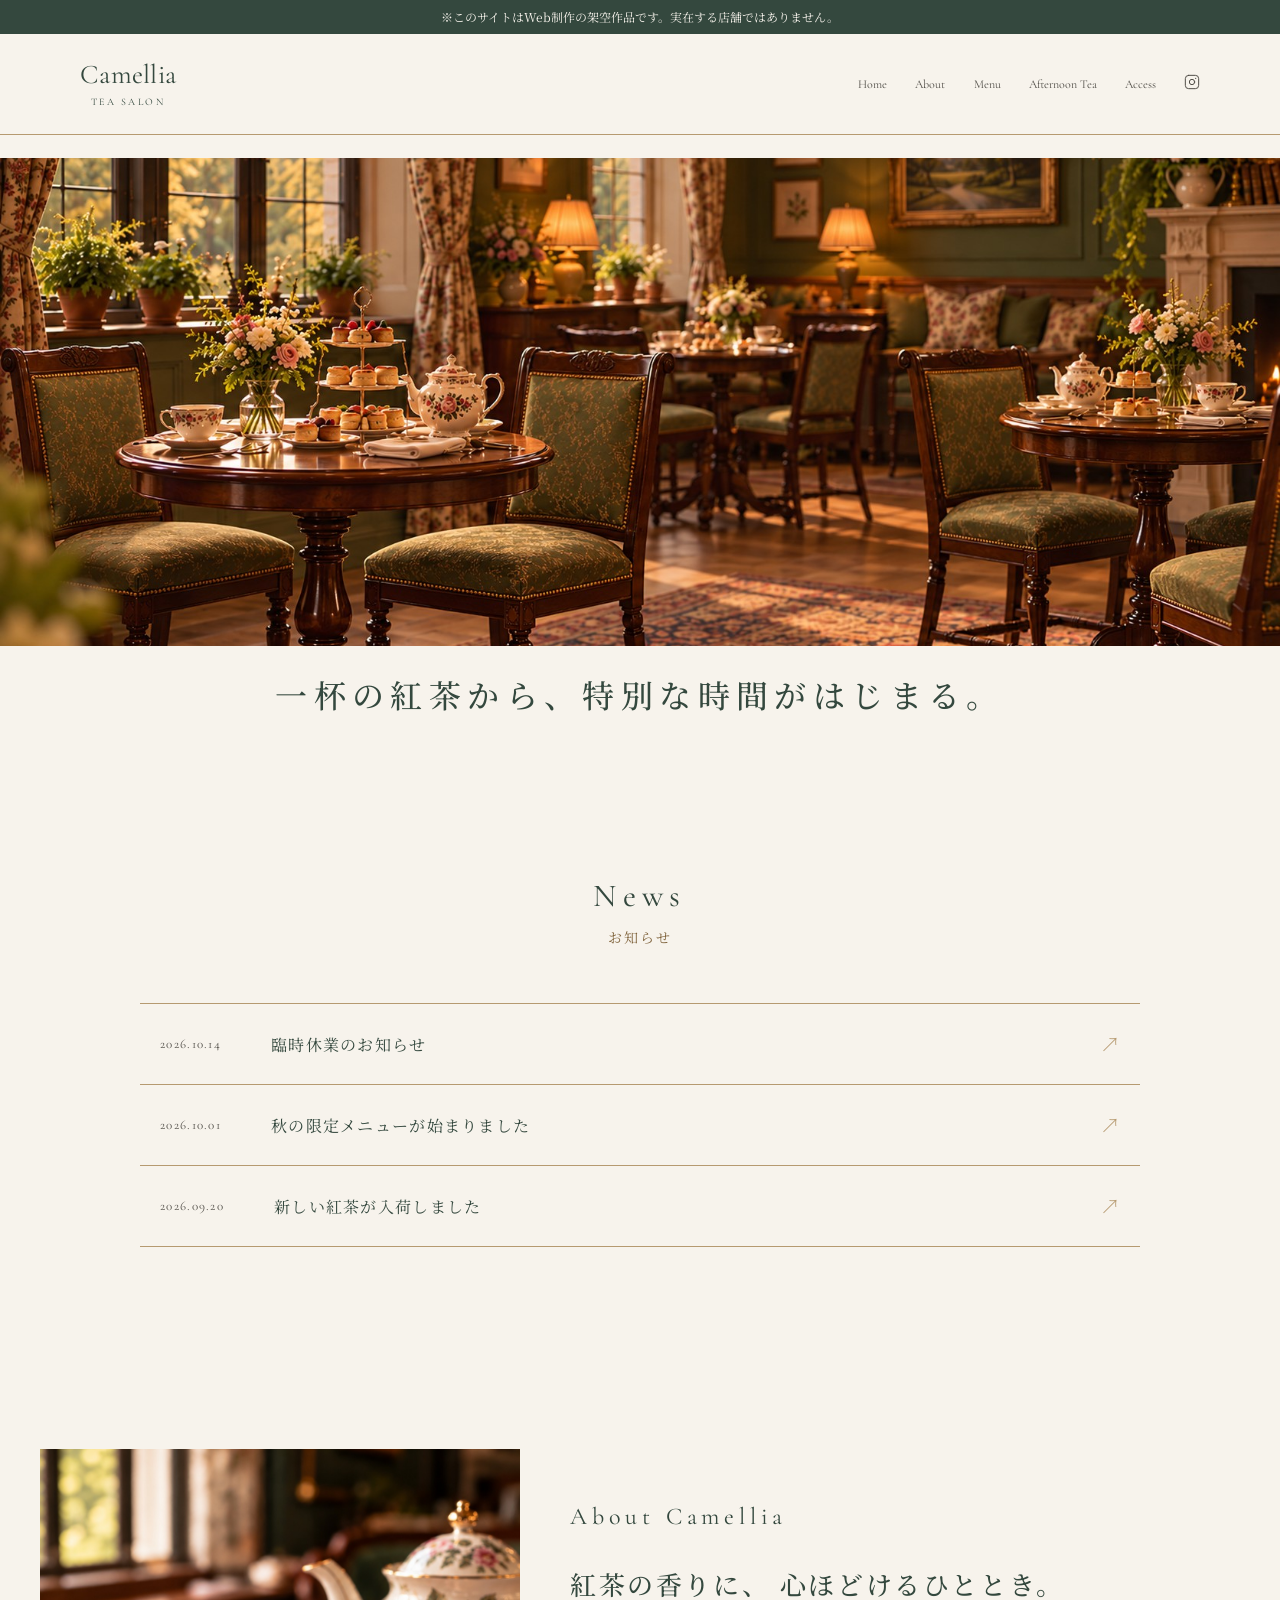
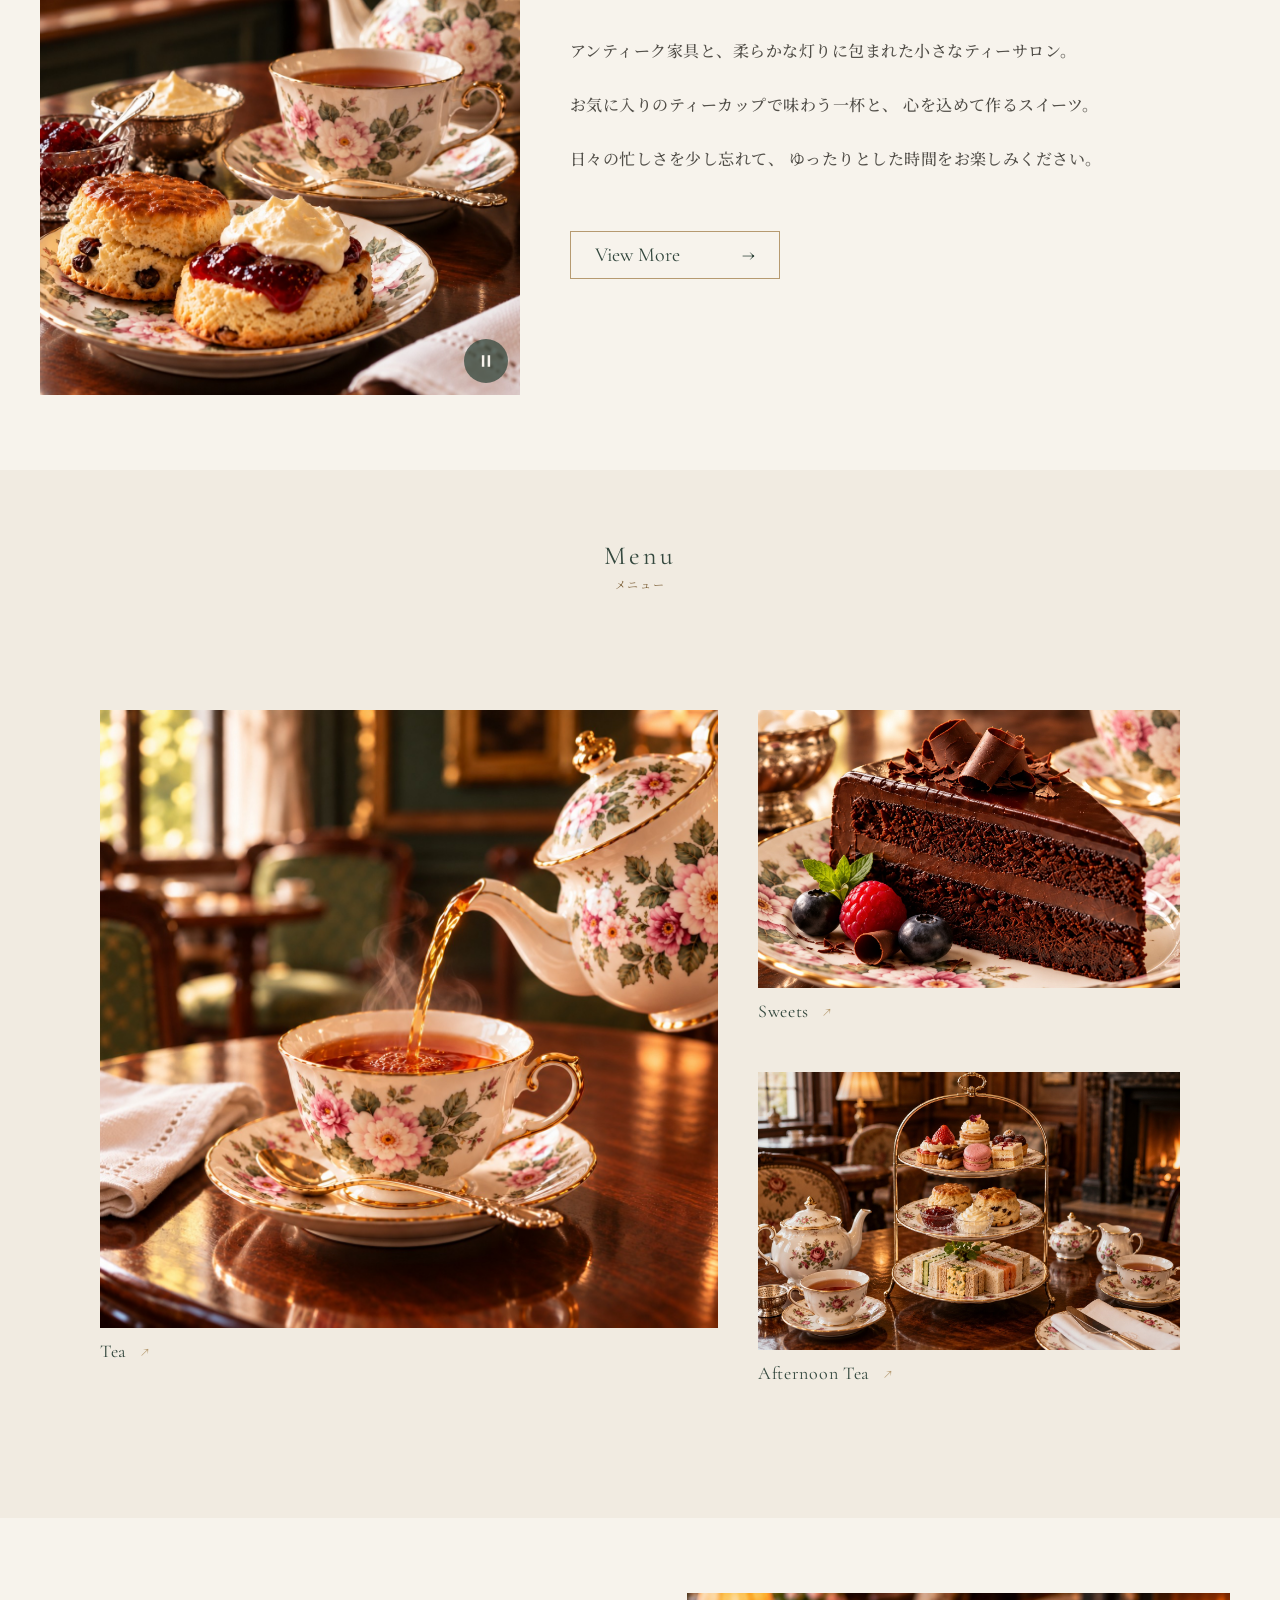
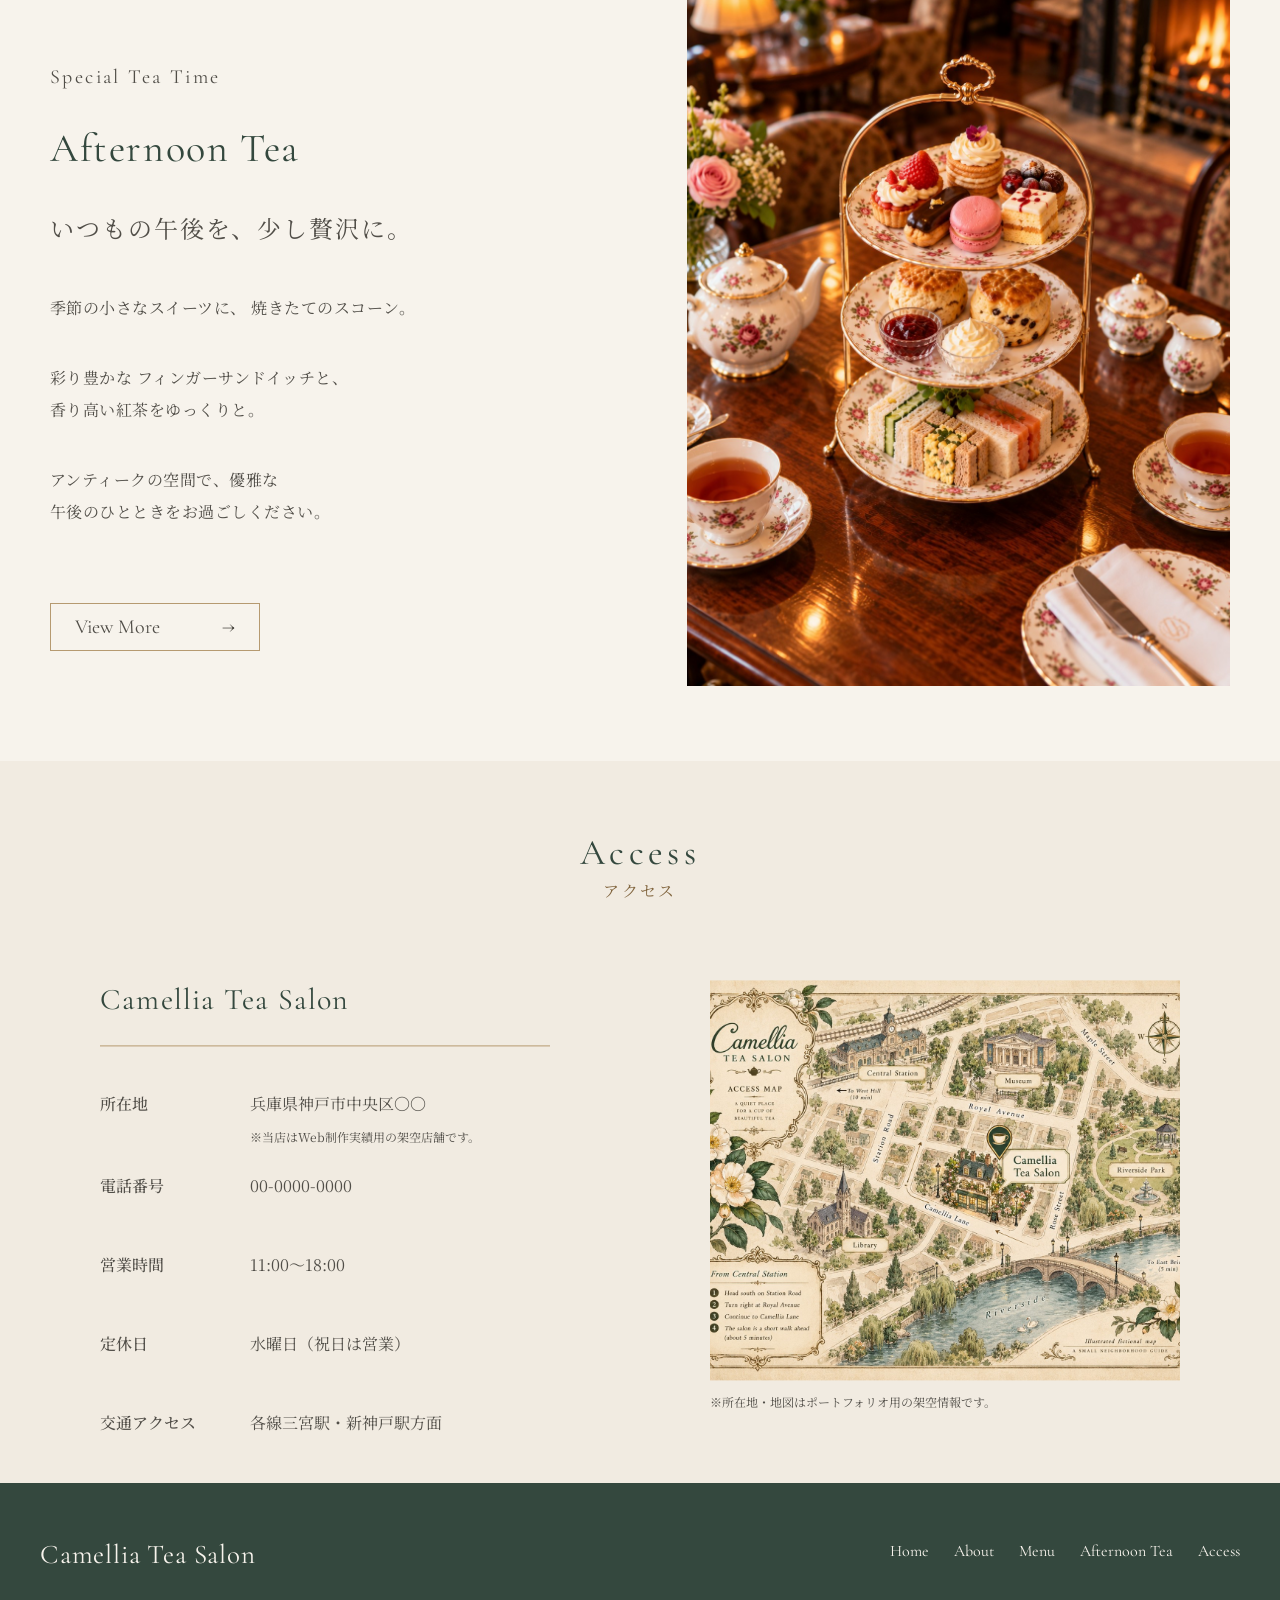
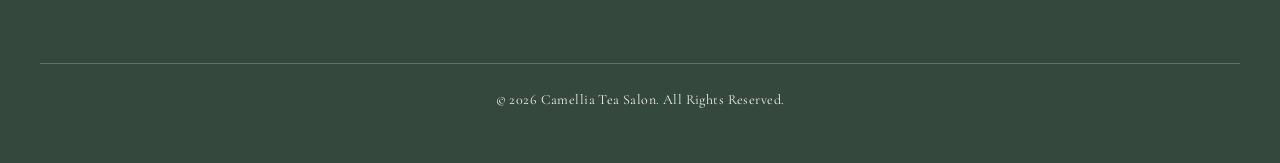
==== index.html @ 58c9a592 "Add Camellia Tea Salon website files" ====
<!doctype html>
<html lang="ja">
  <head>
    <meta charset="UTF-8" />
    <meta name="robots" content="noindex" />
    <meta name="viewport" content="width=device-width, initial-scale=1.0" />
    <meta
      name="description"
      content="Camellia Tea Salonの公式サイト。英国風の空間で、こだわりの紅茶とアフタヌーンティーをお楽しみください。"
    />
    <title>Camellia Tea Salon | 英国風紅茶専門店</title>
    <link rel="icon" type="image/svg+xml" sizes="any" href="images/favicon.svg" />

    <link rel="preconnect" href="https://fonts.googleapis.com" />
    <link rel="preconnect" href="https://fonts.gstatic.com" crossorigin />
    <link
      href="https://fonts.googleapis.com/css2?family=Cormorant+Garamond:wght@400;500;600&family=Noto+Serif+JP:wght@400;500;600&display=swap"
      rel="stylesheet"
    />
    <link rel="stylesheet" href="css/style.css" />
    <script src="js/script.js" defer></script>
  </head>
  <body>
    <p class="site-notice">※このサイトはWeb制作の架空作品です。<br class="site-notice__mobile-br" />実在する店舗ではありません。</p>
    <header class="header">
      <div class="header__inner">
        <a href="index.html" class="header__logo">
          <span class="header__logo-main">Camellia</span>
          <span class="header__logo-sub">TEA SALON</span>
        </a>

        <!-- スマホ用メニューボタン -->
        <button
          class="header__toggle"
          type="button"
          aria-label="メニューを開く"
          aria-expanded="false"
          aria-controls="header-nav"
        >
          <span></span>
          <span></span>
          <span></span>
        </button>

        <nav
          class="header__nav"
          id="header-nav"
          aria-label="メインナビゲーション"
        >
          <ul class="header__nav-list">
            <li><a href="index.html" aria-current="page">Home</a></li>
            <li><a href="about.html">About</a></li>
            <li><a href="menu.html">Menu</a></li>
            <li><a href="afternoon-tea.html">Afternoon Tea</a></li>
            <li><a href="#access">Access</a></li>

            <li class="header__instagram">
              <span role="img" aria-label="Instagram（準備中）">
                <svg                  width="16"
                  height="16"
                  viewBox="0 0 24 24"
                  fill="none"
                  stroke="currentColor"
                  stroke-width="1.5"
                  stroke-linecap="round"
                  stroke-linejoin="round"
                  aria-hidden="true"
                >
                  <rect x="2" y="2" width="20" height="20" rx="5" />
                  <circle cx="12" cy="12" r="4" />
                  <circle
                    cx="17.5"
                    cy="6.5"
                    r="1"
                    fill="currentColor"
                    stroke="none"
                  />
                </svg>
              </span>
            </li>
          </ul>
        </nav>
      </div>
    </header>

    <main>
      <section class="hero" aria-label="Camellia Tea Salonの店内">
        <img
          src="images/hero.jpg"
          alt="アンティークな家具と花々に囲まれた英国風ティーサロンの店内"
          class="hero__image" width="1672" height="941" />

        <h1 class="hero__catch">
          <span class="hero__catch-pc">
            一杯の紅茶から、特別な時間がはじまる。
          </span>
          <span class="hero__catch-sp">
            一杯の紅茶から、<br />
            特別な時間がはじまる。
          </span>
        </h1>
      </section>

      <section class="news" id="news">
        <div class="news__inner">
          <div class="news__heading">
            <h2>News</h2>
            <p>お知らせ</p>
          </div>

          <div class="news__list" id="news-list">
            <!-- お知らせはJavaScriptで表示します -->
          </div>
        </div>
      </section>

      <!-- About Camellia -->
      <section class="about" id="about">
        <div class="about__inner">
          <div class="about__slideshow" role="group" aria-label="ティーサロンの写真">
            <img
              src="images/about-01.jpg"
              alt="紅茶とスコーン"
              class="about__slide is-active"
              aria-hidden="false"
              loading="lazy" width="1122" height="1402" />

            <img
              src="images/about-02.jpg"
              alt="フレーバーティーとマフィン"
              class="about__slide"
              aria-hidden="true"
              loading="lazy" width="1122" height="1402" />

            <img
              src="images/about-03.jpg"
              alt="レモンティーとフィナンシェ"
              class="about__slide"
              aria-hidden="true"
              loading="lazy" width="1122" height="1402" />

            <img
              src="images/about-04.jpg"
              alt="ミルクティーとチョコレートケーキ"
              class="about__slide"
              aria-hidden="true"
              loading="lazy" width="1122" height="1402" />

            <img
              src="images/about-05.jpg"
              alt="アイスティーとチーズケーキ"
              class="about__slide"
              aria-hidden="true"
              loading="lazy" width="1122" height="1402" />
            <button class="about__slideshow-toggle" type="button" aria-label="写真の自動切り替えを一時停止" hidden>
              <svg class="about__slideshow-pause" viewBox="0 0 24 24" width="20" height="20" aria-hidden="true">
                <path d="M7 5h3v14H7zM14 5h3v14h-3z" fill="currentColor" />
              </svg>
              <svg class="about__slideshow-play" viewBox="0 0 24 24" width="20" height="20" aria-hidden="true">
                <path d="M8 5v14l11-7z" fill="currentColor" />
              </svg>
            </button>
          </div>

          <div class="about__content">
            <p class="about__label">About Camellia</p>

            <h2 class="about__title">
              紅茶の香りに、<br class="about__sp-br" />
              心ほどけるひととき。
            </h2>

            <div class="about__text">
              <p>
                アンティーク家具と、柔らかな灯りに包まれた小さなティーサロン。
              </p>

              <p>
                お気に入りのティーカップで味わう一杯と、
                心を込めて作るスイーツ。
              </p>

              <p>
                日々の忙しさを少し忘れて、
                ゆったりとした時間をお楽しみください。
              </p>
            </div>

            <a href="about.html" class="about__button">
              <span>View More</span>
              <span aria-hidden="true">→</span>
            </a>
          </div>
        </div>
      </section>

      <!-- Menu -->
      <section class="menu" id="menu">
        <div class="menu__inner">
          <div class="menu__heading">
            <h2>Menu</h2>
            <p>メニュー</p>
          </div>

          <div class="menu__grid">
            <a href="menu.html#tea" class="menu__item menu__item--tea">
              <img
                src="images/menu-tea.jpg"
                alt="ティーポットから紅茶を注ぐ様子" width="1254" height="1254" />
              <span class="menu__item-title">
                Tea
                <span class="menu__arrow" aria-hidden="true">↗</span>
              </span>
            </a>

            <a href="menu.html#sweets" class="menu__item menu__item--sweets">
              <img src="images/menu-sweets.jpg" alt="チョコレートケーキ" width="1545" height="1018" />
              <span class="menu__item-title">
                Sweets
                <span class="menu__arrow" aria-hidden="true">↗</span>
              </span>
            </a>

            <a href="afternoon-tea.html" class="menu__item menu__item--afternoon">
              <img
                src="images/menu-afternoon.jpg"
                alt="アフタヌーンティーセット" width="1545" height="1018" />
              <span class="menu__item-title">
                Afternoon Tea
                <span class="menu__arrow" aria-hidden="true">↗</span>
              </span>
            </a>
          </div>
        </div>
      </section>

      <section class="special-tea" id="special-tea">
        <div class="special-tea__inner">
          <div class="special-tea__content">
            <p class="special-tea__label">Special Tea Time</p>

            <h2 class="special-tea__title">Afternoon Tea</h2>

            <p class="special-tea__lead">いつもの午後を、少し贅沢に。</p>

            <div class="special-tea__text">
              <p>
                季節の小さなスイーツに、<br class="sp-only-br" />
                焼きたてのスコーン。
              </p>

              <p>
                彩り豊かな<br class="small-sp-br" />
                フィンガーサンドイッチと、<br class="special-tea__responsive-br" />
                香り高い紅茶をゆっくりと。
              </p>

              <p>
                アンティークの空間で、優雅な<br class="special-tea__responsive-br" />
                午後のひとときをお過ごしください。
              </p>
            </div>
          </div>

          <div class="special-tea__image">
            <img
              src="images/special-afternoon.jpg"
              alt="アフタヌーンティーセット" width="1122" height="1402" />
          </div>

          <a href="afternoon-tea.html" class="special-tea__button">
            <span>View More</span>
            <span aria-hidden="true">→</span>
          </a>
        </div>
      </section>

      <section class="access" id="access">
        <div class="access__inner">
          <div class="access__heading">
            <h2>Access</h2>
            <p>アクセス</p>
          </div>

          <div class="access__body">
            <div class="access__info">
              <h3 class="access__shop-name">Camellia Tea Salon</h3>

              <dl class="access__list">
                <div class="access__row">
                  <dt>所在地</dt>
                  <dd>
                    兵庫県神戸市中央区〇〇
                    <span class="access__note">
                      ※当店はWeb制作実績用の架空店舗です。
                    </span>
                  </dd>
                </div>

                <div class="access__row">
                  <dt>電話番号</dt>
                  <dd>00-0000-0000</dd>
                </div>

                <div class="access__row">
                  <dt>営業時間</dt>
                  <dd>11:00〜18:00</dd>
                </div>

                <div class="access__row">
                  <dt>定休日</dt>
                  <dd>水曜日（祝日は営業）</dd>
                </div>

                <div class="access__row">
                  <dt>交通アクセス</dt>
                  <dd>各線三宮駅・新神戸駅方面</dd>
                </div>
              </dl>
            </div>

            <div class="access__map-area">
              <img
                src="images/access-map.jpg"
                alt="神戸市中央区周辺の地図（架空店舗の参考地図）"
                class="access__map"
                loading="lazy" width="1201" height="837" />

              <p class="access__map-notice">※所在地・地図はポートフォリオ用の架空情報です。</p>
            </div>
          </div>
        </div>
      </section>
    </main>

    <footer class="footer">
      <div class="footer__inner">
        <div class="footer__top">
          <a href="index.html" class="footer__logo"> Camellia Tea Salon </a>

          <nav class="footer__nav" aria-label="フッターナビゲーション">
            <ul class="footer__nav-list">
              <li><a href="index.html" aria-current="page">Home</a></li>
              <li><a href="about.html">About</a></li>
              <li><a href="menu.html">Menu</a></li>
              <li><a href="afternoon-tea.html">Afternoon Tea</a></li>
              <li><a href="#access">Access</a></li>
            </ul>
          </nav>
        </div>

        <div class="footer__bottom">
          <small> &copy; 2026 Camellia Tea Salon. All Rights Reserved. </small>
        </div>
      </div>
    </footer>
    <button class="back-to-top" type="button" aria-label="ページ上部へ戻る" hidden>
      <svg class="back-to-top__teapot" width="80" height="64" viewBox="0 0 80 64" stroke-linecap="round" stroke-linejoin="round" aria-hidden="true">
        <g class="back-to-top__silhouette" stroke-width="1.5">
          <path fill-rule="evenodd" d="M57 22C77 13 82 46 62 48L58 42C72 43 74 24 60 29ZM63 27C70 24 73 39 64 41L63 38C68 36 68 30 63 31Z" />
          <path d="M26 29C16 31 15 22 5 22L9 30C15 31 12 44 26 46Z" />
          <path d="M27 23C22 29 19 34 20 42C21 52 30 56 42 56C54 56 62 51 63 42C64 34 60 28 55 23Z" />
          <path d="M26 24C27 17 33 14 41 14C49 14 55 17 57 24Z" />
          <path d="M38 14V10C38 7 44 7 44 10V14" />
          <path d="M30 55L28 59H55L53 55" />
        </g>
        <path class="back-to-top__arrow" d="M34 39L41 32L48 39M41 32V48" fill="none" stroke="currentColor" stroke-width="1.7" />
      </svg>
    </button>
  </body>
</html>
---- css/style.css ----
@charset "UTF-8";
* {
  box-sizing: border-box;
}

html {
  scroll-behavior: smooth;
}

body {
  margin: 0;
  background-color: #f7f3ec;
  color: #514e48;
  font-family: "Noto Serif JP", serif;
}

a {
  color: inherit;
  text-decoration: none;
}

ul {
  margin: 0;
  padding: 0;
  list-style: none;
}

.site-notice {
  margin: 0;
  padding: 6px 20px;
  background-color: #34483e;
  color: #f7f3ec;
  font-family: "Noto Serif JP", serif;
  font-size: 12px;
  font-weight: 400;
  line-height: 1.8;
  text-align: center;
  overflow-wrap: break-word;
}
.site-notice__mobile-br {
  display: none;
}
@media (max-width: 768px) {
  .site-notice__mobile-br {
    display: initial;
  }
}

.header {
  width: 100%;
  background-color: #f7f3ec;
  border-bottom: 1px solid #b69a70;
}
.header__inner {
  max-width: 1200px;
  min-height: 100px;
  margin: 0 auto;
  padding: 10px 40px;
  display: flex;
  align-items: center;
  justify-content: space-between;
}
.header__logo {
  display: flex;
  flex-direction: column;
  align-items: center;
  color: #34483e;
}
.header__logo-main {
  font-size: 27px;
  font-family: "Cormorant Garamond", serif;
  line-height: 1.2;
  letter-spacing: 0.01em;
}
.header__logo-sub {
  margin-top: 4px;
  font-size: 10px;
  font-family: "Cormorant Garamond", serif;
  letter-spacing: 0.25em;
}
.header__nav-list {
  display: flex;
  align-items: center;
  gap: 28px;
}
.header__nav-list a {
  font-family: "Cormorant Garamond", serif;
  font-size: 12px;
  transition: color 0.3s;
}
.header__nav-list a:hover {
  color: #80643d;
}
.header__instagram a {
  display: flex;
  align-items: center;
  justify-content: center;
  color: #34483e;
}
.header__instagram a svg {
  width: 16px;
  height: 16px;
}
@media (min-width: 769px) {
  .header__nav-list a {
    display: inline-flex;
    align-items: center;
    justify-content: center;
    min-width: 44px;
    min-height: 44px;
    padding: 0 8px;
    margin-inline: -8px;
    vertical-align: middle;
    white-space: nowrap;
  }
  .header__nav-list a:focus-visible {
    outline: 2px solid #b69a70;
    outline-offset: 2px;
  }
}
.header__toggle {
  display: none;
  width: 36px;
  height: 30px;
  padding: 0;
  border: none;
  background: transparent;
  cursor: pointer;
}
.header__toggle span {
  display: block;
  width: 100%;
  height: 2px;
  background-color: #34483e;
}

.hero {
  max-width: 1440px;
  margin: 0 auto;
  padding-top: 23px;
}
.hero__image {
  display: block;
  width: 100%;
  aspect-ratio: 1440/550;
  height: auto;
  object-fit: cover;
}
.hero__catch {
  max-width: 960px;
  margin: 0 auto;
  padding: 24px 20px;
  color: #34483e;
  font-family: "Noto Serif JP", serif;
  font-size: 32px;
  font-weight: 500;
  letter-spacing: 0.2em;
  line-height: 1.5;
  text-align: center;
}
.hero__catch-pc {
  display: inline;
}
.hero__catch-sp {
  display: none;
}

.news {
  padding: 130px 20px 100px;
  background-color: #f7f3ec;
}
.news__inner {
  max-width: 1000px;
  margin: 0 auto;
}
.news__heading {
  margin-bottom: 55px;
  text-align: center;
}
.news__heading h2 {
  margin: 0;
  color: #34483e;
  font-family: "Cormorant Garamond", serif;
  font-size: 32px;
  font-weight: 400;
  line-height: 1.5;
  letter-spacing: 0.2em;
}
.news__heading p {
  margin: 7px 0 0;
  color: #80643d;
  font-size: 14px;
  line-height: 1.5;
  letter-spacing: 0.15em;
}
.news__list {
  border-top: 1px solid #b69a70;
}
.news__item {
  border-bottom: 1px solid #b69a70;
  transition: background-color 0.3s;
}
.news__item:hover {
  background-color: rgba(52, 72, 62, 0.05);
}
.news__button {
  display: flex;
  align-items: center;
  gap: 50px;
  width: 100%;
  min-height: 80px;
  padding: 12px 20px;
  border: none;
  background: transparent;
  color: inherit;
  font: inherit;
  text-align: left;
  cursor: pointer;
}
.news__button:focus-visible {
  outline: 2px solid #34483e;
  outline-offset: -3px;
}
.news__detail {
  display: grid;
  grid-template-rows: 0fr;
  opacity: 0;
  padding: 0 20px 0 155px;
  color: #514e48;
  font-size: 14px;
  line-height: 2;
  letter-spacing: 0.05em;
  transition: grid-template-rows 0.6s ease, opacity 0.6s ease, padding-bottom 0.6s ease;
}
.news__detail p {
  margin: 0;
  min-height: 0;
  overflow: hidden;
}
.news__item.is-open .news__detail {
  grid-template-rows: 1fr;
  opacity: 1;
  padding-bottom: 24px;
}
@media (prefers-reduced-motion: reduce) {
  .news__detail {
    transition: none;
  }
}
.news__item.is-open {
  background-color: rgba(52, 72, 62, 0.05);
}
.news__date {
  flex-shrink: 0;
  color: #514e48;
  font-family: "Cormorant Garamond", serif;
  font-size: 13px;
  letter-spacing: 0.1em;
}
.news__title {
  flex: 1;
  color: #34483e;
  font-size: 16px;
  letter-spacing: 0.08em;
}
.news__arrow {
  display: inline-block;
  color: #b69a70;
  font-size: 20px;
  line-height: 1;
  transition: transform 0.6s ease;
}
.news__item.is-open .news__arrow {
  transform: rotate(90deg);
}
@media (prefers-reduced-motion: reduce) {
  .news__arrow {
    transition: none;
  }
}

.about {
  padding: 80px 20px 75px;
  background-color: #f7f3ec;
}
.about__inner {
  width: min(1160px, 100% - 40px);
  margin: 0 auto;
  display: flex;
  align-items: flex-start;
  gap: 100px;
}
@media (min-width: 1440px) {
  .about__inner {
    transform: translateX(40px);
  }
}
.about__sp-br {
  display: none;
}
.about__slideshow {
  margin-top: 22px;
  position: relative;
  width: 440px;
  aspect-ratio: 440/500;
  flex-shrink: 0;
  overflow: hidden;
}
.about__slide {
  position: absolute;
  inset: 0;
  display: block;
  width: 100%;
  height: 100%;
  object-fit: cover;
  opacity: 0;
  z-index: 0;
  transition: opacity 4s ease-in-out;
}
.about__slide.is-active {
  opacity: 1;
  z-index: 1;
}
.about__slideshow-toggle {
  position: absolute;
  right: 12px;
  bottom: 12px;
  z-index: 2;
  width: 44px;
  height: 44px;
  padding: 12px;
  border: 0;
  border-radius: 50%;
  background: rgba(52, 72, 62, 0.75);
  color: #f7f3ec;
  cursor: pointer;
}
.about__slideshow-toggle svg {
  display: block;
}
.about__slideshow-toggle .about__slideshow-play {
  display: none;
}
.about__slideshow-toggle.is-paused .about__slideshow-pause {
  display: none;
}
.about__slideshow-toggle.is-paused .about__slideshow-play {
  display: block;
}
.about__slideshow-toggle:focus-visible {
  outline: 2px solid #f7f3ec;
  outline-offset: 3px;
}
.about__slideshow-toggle:disabled {
  cursor: default;
}
@media (prefers-reduced-motion: reduce) {
  .about__slide {
    transition: none;
  }
}
.about__content {
  margin-top: 72px;
  flex: 0 0 620px;
  min-width: 0;
}
.about__label {
  margin: 0 0 29px;
  color: #34483e;
  font-family: "Cormorant Garamond", serif;
  font-size: 24px;
  font-weight: 400;
  line-height: 1.5;
  letter-spacing: 0.2em;
}
.about__title {
  margin: 0;
  margin-bottom: 32px;
  color: #34483e;
  font-family: "Noto Serif JP", serif;
  font-size: 28px;
  font-weight: 500;
  line-height: 1.5;
  letter-spacing: 0.2em;
}
.about__text {
  color: #514e48;
  font-family: "Noto Serif JP", serif;
  font-size: 18px;
  font-weight: 500;
  line-height: 32px;
  letter-spacing: 0.05em;
}
.about__text p {
  margin: 0 0 22px;
}
.about__text p:last-child {
  margin-bottom: 0;
}
.about__button {
  display: inline-flex;
  align-items: center;
  justify-content: space-between;
  width: 210px;
  height: 48px;
  margin-top: 56px;
  padding: 0 24px;
  border: 1px solid #b69a70;
  color: #34483e;
  font-family: "Cormorant Garamond", serif;
  font-size: 20px;
  font-weight: 400;
  text-decoration: none;
  transition: background-color 0.3s ease, color 0.3s ease;
}
.about__button:hover {
  background-color: #34483e;
  color: #f7f3ec;
}

/* =========================
   Menu
========================= */
.menu {
  background-color: #f1ebe1;
  padding: 70px 20px 134px;
}
.menu__inner {
  max-width: 1080px;
  margin: 0 auto;
}
.menu__heading {
  text-align: center;
  margin-bottom: 118px;
}
.menu__heading h2 {
  margin: 0;
  font-family: "Cormorant Garamond", serif;
  font-size: 26px;
  font-weight: 400;
  letter-spacing: 0.12em;
  color: #34483e;
}
.menu__heading p {
  margin: 5px 0 0;
  font-size: 11px;
  letter-spacing: 0.15em;
  color: #80643d;
}
.menu__grid {
  display: grid;
  grid-template-columns: 600px 410px;
  column-gap: 70px;
  row-gap: 65px;
  align-items: start;
}
.menu__item {
  display: block;
  color: #34483e;
  text-decoration: none;
}
.menu__item img {
  display: block;
  width: 100%;
  height: auto;
  object-fit: cover;
}
.menu__item--tea {
  grid-column: 1;
  grid-row: 1/3;
}
.menu__item--tea img {
  aspect-ratio: 1/1;
}
.menu__item--sweets {
  grid-column: 2;
  grid-row: 1;
}
.menu__item--afternoon {
  grid-column: 2;
  grid-row: 2;
}
.menu__item--sweets img, .menu__item--afternoon img {
  aspect-ratio: 410/270;
}
.menu__item-title {
  display: inline-flex;
  align-items: center;
  gap: 14px;
  margin-top: 12px;
  font-family: "Cormorant Garamond", serif;
  font-size: 18px;
  letter-spacing: 0.04em;
}
.menu__arrow {
  color: #b69a70;
  font-size: 16px;
}

.special-tea {
  padding: 0;
  background-color: #f7f3ec;
}
.special-tea__inner {
  width: 100%;
  max-width: 1440px;
  min-height: 750px;
  margin: 0 auto;
  padding: 75px 180px;
  box-sizing: border-box;
  display: grid;
  grid-template-columns: 530px 470px;
  grid-template-rows: auto auto;
  row-gap: 20px;
  column-gap: 80px;
  justify-content: start;
  align-items: center;
}
.special-tea__content {
  width: 100%;
  min-width: 0;
  transform: translateY(34px);
  grid-column: 1;
  grid-row: 1;
}
.special-tea__label {
  margin: 0 0 30px;
  color: #514e48;
  font-family: "Cormorant Garamond", serif;
  font-size: 20px;
  font-weight: 400;
  line-height: 1.5;
  letter-spacing: 0.12em;
}
.special-tea__title {
  margin: 0 0 30px;
  color: #34483e;
  font-family: "Cormorant Garamond", serif;
  font-size: 40px;
  font-weight: 400;
  line-height: 1.3;
  letter-spacing: 0.04em;
}
.special-tea__lead {
  margin: 0 0 40px;
  color: #514e48;
  font-family: "Noto Serif JP", serif;
  font-size: 26px;
  font-weight: 400;
  line-height: 2;
  letter-spacing: 0.08em;
}
.special-tea__text {
  color: #514e48;
  font-family: "Noto Serif JP", serif;
  font-size: 18px;
  font-weight: 400;
  line-height: 32px;
  letter-spacing: 0.05em;
}
.special-tea__text p {
  margin: 0 0 38px;
}
.special-tea__text p:last-child {
  margin-bottom: 0;
}
.special-tea__button {
  display: inline-flex;
  align-items: center;
  justify-content: space-between;
  width: 210px;
  height: 48px;
  margin-top: 20px;
  padding: 0 24px;
  box-sizing: border-box;
  grid-column: 1;
  grid-row: 2;
  justify-self: start;
  border: 1px solid #b69a70;
  color: #514e48;
  font-family: "Cormorant Garamond", serif;
  font-size: 20px;
  font-weight: 400;
  text-decoration: none;
  transition: background-color 0.3s ease, color 0.3s ease;
}
.special-tea__button:hover {
  background-color: #34483e;
  color: #f7f3ec;
}
.special-tea__image {
  width: 470px;
  max-width: 100%;
  grid-column: 2;
  grid-row: 1/3;
  align-self: center;
}
.special-tea__image img {
  display: block;
  width: 100%;
  aspect-ratio: 470/600;
  height: auto;
  object-fit: cover;
}
.special-tea__responsive-br {
  display: none;
}
@media (width < 600px), (min-width: 1101px) {
  .special-tea__responsive-br {
    display: initial;
  }
}

.access {
  background-color: #f1ebe1;
  padding: 70px 20px 68px;
}
.access__inner {
  max-width: 1080px;
  margin: 0 auto;
}
.access__heading {
  margin-bottom: 56px;
  text-align: center;
}
.access__heading h2 {
  margin: 0;
  color: #34483e;
  font-family: "Cormorant Garamond", serif;
  font-size: 36px;
  font-weight: 400;
  letter-spacing: 0.12em;
}
.access__heading p {
  margin: 5px 0 0;
  color: #80643d;
  font-family: "Noto Serif JP", serif;
  font-size: 16px;
  letter-spacing: 0.15em;
}
.access__body {
  display: grid;
  grid-template-columns: minmax(0, 1fr) 470px;
  column-gap: 80px;
  align-items: start;
  transform: translateY(22.4px);
}
.access__shop-name {
  width: 450px;
  max-width: 100%;
  box-sizing: border-box;
  margin: 0 0 44px;
  padding-bottom: 25px;
  border-bottom: 1px solid #b69a70;
  color: #34483e;
  font-family: "Cormorant Garamond", serif;
  font-size: 30px;
  font-weight: 400;
  line-height: 40px;
  letter-spacing: 0.04em;
}
.access__list {
  margin: 0;
}
.access__row {
  display: grid;
  grid-template-columns: 130px minmax(0, 1fr);
  gap: 20px;
  margin-bottom: 50px;
}
.access__row:first-child {
  margin-bottom: 25px;
}
.access__row:last-child {
  margin-bottom: 0;
}
.access__row dt,
.access__row dd {
  margin: 0;
  color: #514e48;
  font-family: "Noto Serif JP", serif;
  font-size: 16px;
  line-height: 1.8;
}
.access__row dt {
  font-weight: 500;
}
.access__note {
  display: block;
  margin-top: 8px;
  font-size: 12px;
  line-height: 1.7;
}
.access__map-area {
  width: 100%;
}
.access__map {
  display: block;
  width: 100%;
  height: auto;
  aspect-ratio: 470/400;
  object-fit: cover;
}
.access__map-notice {
  margin: 12px 0 0;
  color: #514e48;
  font-family: "Noto Serif JP", serif;
  font-size: 12px;
  line-height: 1.7;
}

/* ==========================
   Footer
========================== */
.footer {
  background-color: #34483e;
  color: #f7f3ec;
  min-height: 280px;
  padding: 40px 0 35px;
}
.footer__inner {
  max-width: 1360px;
  margin: 0 auto;
  padding: 0 40px;
}
.footer__top {
  display: flex;
  justify-content: space-between;
  align-items: flex-start;
  gap: 30px;
  height: 140px;
  padding-top: 15px;
  padding-bottom: 0;
}
.footer__logo {
  color: #f7f3ec;
  font-family: "Cormorant Garamond", serif;
  font-size: 27px;
  font-weight: 400;
  letter-spacing: 0.03em;
  text-decoration: none;
  white-space: nowrap;
}
.footer__nav-list {
  display: flex;
  align-items: center;
  justify-content: flex-end;
  flex-wrap: wrap;
  gap: 25px;
  margin: 0;
  padding: 0;
  list-style: none;
}
.footer__nav-list a {
  color: #f7f3ec;
  font-family: "Cormorant Garamond", serif;
  font-size: 16px;
  text-decoration: none;
  transition: opacity 0.3s;
}
.footer__nav-list a:hover {
  opacity: 0.7;
}
.footer__bottom {
  border-top: 1px solid rgba(184, 170, 145, 0.4);
  padding-top: 20px;
  text-align: center;
}
.footer__bottom small {
  display: block;
  font-family: "Cormorant Garamond", serif;
  font-size: 14px;
  font-weight: 400;
  line-height: 32px;
  letter-spacing: 0.03em;
}

@media (max-width: 768px) {
  .header__inner {
    height: 80px;
    min-height: 0;
    padding: 0 20px;
    box-sizing: border-box;
    position: relative;
  }
  .header__nav {
    position: absolute;
    top: 100%;
    left: 0;
    height: 420px;
    width: 100%;
    padding: 35px 20px 40px;
    box-sizing: border-box;
    background-image: linear-gradient(rgba(247, 243, 236, 0.85), rgba(247, 243, 236, 0.85)), url("../images/hero.jpg");
    background-size: cover;
    background-position: center;
    z-index: 100;
    opacity: 0;
    visibility: hidden;
    pointer-events: none;
    transform: translateY(-12px);
    transition: opacity 0.4s ease, transform 0.4s ease, visibility 0.4s;
  }
  .header__nav.is-open {
    opacity: 1;
    visibility: visible;
    pointer-events: auto;
    transform: translateY(0);
  }
  .header__nav .header__nav-list {
    display: flex;
    flex-direction: column;
    gap: 24px;
  }
  .header__nav .header__nav-list a {
    font-family: "Cormorant Garamond", serif;
    line-height: 29px;
    font-size: 24px;
    color: #45362f;
  }
  .header__toggle {
    display: flex;
    flex-direction: column;
    justify-content: space-between;
    flex-shrink: 0;
    width: 44px;
    height: 44px;
    padding: 14px 10px;
    margin-inline-end: -10px;
  }
  .header__toggle span {
    height: 1.5px;
    transition: transform 0.3s ease, opacity 0.3s ease;
  }
  .header__toggle.is-open span:nth-child(1) {
    transform: translateY(7.25px) rotate(45deg);
  }
  .header__toggle.is-open span:nth-child(2) {
    opacity: 0;
  }
  .header__toggle.is-open span:nth-child(3) {
    transform: translateY(-7.25px) rotate(-45deg);
  }
  .header__logo-main {
    font-size: 32px;
  }
  .header__logo-sub {
    margin-top: 2px;
    letter-spacing: 1.75px;
  }
  .hero {
    padding-top: 0;
  }
  .hero__image {
    width: 100%;
    height: 420px;
    aspect-ratio: auto;
    object-fit: cover;
    object-position: center;
  }
  .hero__catch {
    max-width: 100%;
    margin: 0 auto;
    padding: 12px 0 0;
    font-size: 24px;
    font-weight: 500;
    letter-spacing: 0.2em;
    line-height: 1.5;
    text-align: center;
  }
  .hero__catch-pc {
    display: none;
  }
  .hero__catch-sp {
    display: inline;
  }
  .news {
    padding: 100px 20px 80px;
  }
  .news__inner {
    width: 100%;
  }
  .news__heading {
    margin-bottom: 55px;
  }
  .news__heading h2 {
    font-size: 28px;
  }
  .news__button {
    display: grid;
    grid-template-columns: minmax(0, 1fr) 20px;
    grid-template-areas: "date arrow" "title arrow";
    column-gap: 12px;
    row-gap: 8px;
    align-items: center;
    min-height: 90px;
    padding: 15px 0;
  }
  .news__date {
    grid-area: date;
    font-size: 14px;
  }
  .news__title {
    grid-area: title;
    min-width: 0;
    font-size: 18px;
    line-height: 1.6;
    overflow-wrap: anywhere;
  }
  .news__arrow {
    grid-area: arrow;
    font-family: Arial, sans-serif;
    font-size: 22px;
    font-weight: 700;
    line-height: 1;
    color: #b69a70;
    text-align: center;
  }
  .news__detail {
    padding: 0;
    font-size: 14px;
    line-height: 1.9;
    letter-spacing: 0.03em;
  }
  .news__item.is-open .news__detail {
    padding-bottom: 20px;
  }
  .news__list {
    border-top: none;
  }
  .about {
    padding: 0px 15px 80px;
  }
  .about__inner {
    width: 100%;
    display: grid;
    grid-template-columns: minmax(0, 1fr);
    gap: 0;
  }
  .about__content {
    display: contents;
  }
  .about__label {
    grid-row: 1;
    margin: 0 0 24px;
    font-size: 20px;
  }
  .about__slideshow {
    grid-row: 2;
    width: 100%;
    margin: 0 0 28px;
    aspect-ratio: 1/1;
  }
  .about__sp-br {
    display: inline;
  }
  .about__title {
    grid-row: 3;
    margin-bottom: 20px;
    font-size: 20px;
    line-height: 1.7;
    letter-spacing: 0.05em;
    text-align: center;
  }
  .about__button {
    grid-row: 5;
    width: 140px;
    height: 40px;
    margin-top: 32px;
    padding: 0 15px;
    box-sizing: border-box;
    font-size: 14px;
  }
  .about__text {
    grid-row: 4;
    font-size: 16px;
    line-height: 1.9;
    letter-spacing: 0.02em;
  }
  .about__text p {
    margin-bottom: 24px;
  }
  .about__text p:last-child {
    margin-bottom: 0;
  }
  .menu {
    padding: 48px 20px 80px;
  }
  .menu__inner {
    width: 100%;
  }
  .menu__heading {
    margin-bottom: 40px;
  }
  .menu__heading h2 {
    font-size: 24px;
  }
  .menu__heading p {
    font-size: 11px;
  }
  .menu__grid {
    display: flex;
    flex-direction: column;
    gap: 48px;
  }
  .menu__item {
    width: 100%;
    max-width: 335px;
  }
  .menu__item img {
    display: block;
    width: 100%;
    object-fit: cover;
  }
  .menu__item--tea {
    align-self: flex-start;
  }
  .menu__item--tea img {
    aspect-ratio: 335/300;
  }
  .menu__item--sweets {
    align-self: flex-end;
    max-width: 270px;
  }
  .menu__item--sweets img {
    aspect-ratio: 270/210;
  }
  .menu__item--afternoon {
    align-self: flex-start;
    max-width: 300px;
  }
  .menu__item--afternoon img {
    aspect-ratio: 300/240;
  }
  /* ==========================
     Afternoon Tea - SP
  ========================== */
  .special-tea__inner {
    display: grid;
    grid-template-columns: minmax(0, 1fr);
    grid-template-rows: auto auto auto;
    row-gap: 0;
    min-height: auto;
    padding: 70px 20px 110px;
  }
  .special-tea__content {
    grid-column: 1;
    grid-row: 1;
    transform: none;
  }
  .special-tea__label {
    margin-bottom: 18px;
    font-size: 16px;
  }
  .special-tea__title {
    margin-bottom: 32px;
    font-size: 26px;
  }
  .special-tea__lead {
    margin-bottom: 30px;
    font-size: 16px;
    line-height: 2;
  }
  .special-tea__text {
    font-size: 16px;
    line-height: 29px;
    letter-spacing: 0.05em;
  }
  .special-tea__text p {
    margin-bottom: 25px;
  }
  .special-tea__text p:last-child {
    margin-bottom: 0;
  }
  .special-tea__image {
    grid-column: 1;
    grid-row: 2;
    width: 100%;
    max-width: 100%;
    margin-top: 40px;
    align-self: auto;
  }
  .special-tea__image img {
    display: block;
    width: 100%;
    aspect-ratio: 335/380;
    height: auto;
    object-fit: cover;
  }
  .special-tea__button {
    grid-column: 1;
    grid-row: 3;
    justify-self: start;
    width: 210px;
    height: 48px;
    margin-top: 32px;
    padding: 0 20px;
    font-size: 20px;
  }
  /* ==========================
     Access - SP
  ========================== */
  .access {
    padding: 45px 20px 64px;
  }
  .access__inner {
    width: 100%;
    max-width: 100%;
  }
  .access__heading {
    margin-bottom: 50px;
  }
  .access__heading h2 {
    font-size: 28px;
  }
  .access__heading p {
    margin-top: 5px;
    font-size: 12px;
  }
  .access__body {
    display: grid;
    grid-template-columns: minmax(0, 1fr);
    gap: 40px;
    transform: none;
  }
  .access__shop-name {
    width: 100%;
    margin-bottom: 25px;
    padding-bottom: 20px;
    font-size: 24px;
    line-height: 1.5;
  }
  .access__row {
    display: block;
    margin-bottom: 24px;
  }
  .access__row:first-child {
    margin-bottom: 24px;
  }
  .access__row:last-child {
    margin-bottom: 0;
  }
  .access__row dt,
  .access__row dd {
    line-height: 32px;
    letter-spacing: 0.05em;
  }
  .access__row dt {
    margin-bottom: 5px;
    font-size: 14px;
    font-weight: 500;
  }
  .access__row dd {
    font-size: 16px;
    font-weight: 400;
  }
  .access__note {
    margin-top: 8px;
    font-size: 11px;
  }
  .access__map-area {
    width: 100%;
  }
  .access__map {
    width: 100%;
    aspect-ratio: 335/260;
    object-fit: cover;
  }
  /* ==========================
     Footer - SP
  ========================== */
  .footer {
    min-height: auto;
    padding: 45px 0 55px;
  }
  .footer__inner {
    width: 100%;
    max-width: 100%;
    padding: 0 20px;
  }
  .footer__top {
    display: flex;
    flex-direction: column;
    align-items: center;
    gap: 45px;
    height: auto;
    padding: 0;
    margin-bottom: 50px;
  }
  .footer__logo {
    font-size: 27px;
    font-weight: 400;
    letter-spacing: 0.03em;
    text-align: center;
  }
  .footer__nav {
    width: 100%;
  }
  .footer__nav-list {
    display: flex;
    justify-content: center;
    align-items: center;
    flex-wrap: wrap;
    column-gap: 28px;
    row-gap: 30px;
    max-width: 335px;
    margin: 0 auto;
    padding: 0;
  }
  .footer__nav-list a {
    font-size: 20px;
  }
  .footer__bottom {
    padding-top: 24px;
  }
  .footer__bottom small {
    font-size: 14px;
    line-height: 1.8;
    letter-spacing: 0.02em;
  }
}
/* スマホ専用の改行 */
.sp-only-br {
  display: none;
}

@media (max-width: 768px) {
  .sp-only-br {
    display: initial;
  }
}
/* TOP：タブレット縦向き */
@media (min-width: 600px) and (max-width: 768px) {
  .access {
    padding-block: 40px 56px;
  }
  .access__heading {
    margin-bottom: 40px;
  }
  .access__body {
    gap: 32px;
  }
  .access__row {
    margin-bottom: 20px;
  }
  .access__row:first-child {
    margin-bottom: 20px;
  }
  .access__row:last-child {
    margin-bottom: 0;
  }
  .menu__item {
    align-self: center;
  }
  .special-tea__image {
    max-width: 520px;
    justify-self: center;
  }
  .special-tea__button {
    justify-self: center;
  }
  .special-tea .sp-only-br,
  .special-tea .small-sp-br {
    display: none;
  }
}
/* ==========================
   小さいスマホ用（320px以下）
========================== */
@media (max-width: 320px) {
  .hero__catch {
    font-size: 22px;
    letter-spacing: 0.12em;
  }
  .special-tea__text {
    letter-spacing: 0.01em;
  }
  .special-tea .small-sp-br {
    display: initial;
  }
}
.small-sp-br {
  display: none;
}

/* ==========================
   Tablet - Hero
   769px ～ 1100px
========================== */
@media (min-width: 769px) and (max-width: 1100px) {
  .hero__catch {
    max-width: 100%;
    padding: 24px 20px;
    font-size: 28px;
    letter-spacing: 0.15em;
    line-height: 1.6;
  }
  .hero__catch-pc {
    display: none;
  }
  .hero__catch-sp {
    display: inline;
  }
  /* ==========================
     About - Tablet
  ========================== */
  .about {
    padding: 80px 30px 90px;
  }
  .about__inner {
    width: 100%;
    max-width: 720px;
    margin: 0 auto;
    display: flex;
    flex-direction: column;
    align-items: center;
    gap: 0;
    transform: none;
  }
  .about__slideshow {
    order: 2;
    width: 100%;
    max-width: 520px;
    margin-top: 35px;
    flex-shrink: 1;
  }
  .about__content {
    display: contents;
    margin-top: 0;
  }
  .about__label {
    order: 1;
    width: 100%;
    margin-bottom: 0;
    text-align: center;
  }
  .about__title {
    order: 3;
    margin-top: 45px;
    margin-bottom: 30px;
    font-size: 28px;
    text-align: center;
  }
  .about__text {
    order: 4;
    width: 100%;
    max-width: 600px;
    font-size: 18px;
    line-height: 2;
    letter-spacing: 0.02em;
  }
  .about__button {
    order: 5;
    align-self: center;
    margin-top: 40px;
  }
  /* ==========================
     Menu - Tablet
  ========================== */
  .menu {
    padding: 80px 30px 100px;
  }
  .menu__inner {
    max-width: 760px;
    margin: 0 auto;
  }
  .menu__heading {
    margin-bottom: 60px;
  }
  .menu__grid {
    display: grid;
    grid-template-columns: repeat(2, minmax(0, 1fr));
    column-gap: 30px;
    row-gap: 45px;
    align-items: start;
  }
  .menu__item {
    min-width: 0;
  }
  .menu__item--tea {
    grid-column: 1/-1;
    grid-row: 1;
    width: 100%;
    max-width: 520px;
    justify-self: center;
  }
  .menu__item--tea img {
    aspect-ratio: 600/450;
  }
  .menu__item--sweets {
    grid-column: 1;
    grid-row: 2;
  }
  .menu__item--afternoon {
    grid-column: 2;
    grid-row: 2;
  }
  .menu__item--sweets img, .menu__item--afternoon img {
    aspect-ratio: 410/270;
  }
  .menu__item-title {
    font-size: 18px;
    margin-top: 12px;
  }
  /* ==========================
     Afternoon Tea - Tablet
  ========================== */
  .special-tea__inner {
    width: 100%;
    max-width: 760px;
    min-height: auto;
    margin: 0 auto;
    padding: 80px 30px 100px;
    display: grid;
    grid-template-columns: minmax(0, 1fr);
    grid-template-rows: auto auto auto;
    row-gap: 0;
  }
  .special-tea__content {
    grid-column: 1;
    grid-row: 1;
    transform: none;
  }
  .special-tea__label {
    font-size: 20px;
    margin-bottom: 20px;
  }
  .special-tea__title {
    font-size: 36px;
    margin-bottom: 30px;
  }
  .special-tea__lead {
    font-size: 24px;
    margin-bottom: 35px;
  }
  .special-tea__text {
    font-size: 18px;
    line-height: 2;
    letter-spacing: 0.02em;
  }
  .special-tea__image {
    grid-column: 1;
    grid-row: 2;
    width: 100%;
    max-width: 520px;
    margin-top: 45px;
    justify-self: center;
    align-self: auto;
  }
  .special-tea__image img {
    display: block;
    width: 100%;
    aspect-ratio: 470/600;
    object-fit: cover;
    object-position: center;
  }
  .special-tea__button {
    grid-column: 1;
    grid-row: 3;
    justify-self: center;
    width: 210px;
    height: 48px;
    margin-top: 35px;
    font-size: 20px;
  }
  /* ==========================
     Access - Tablet
  ========================== */
  .access {
    padding: 80px 30px 90px;
  }
  .access__inner {
    max-width: 720px;
    margin: 0 auto;
  }
  .access__heading {
    margin-bottom: 60px;
  }
  .access__body {
    display: grid;
    grid-template-columns: minmax(0, 1fr);
    gap: 50px;
    transform: none;
  }
  .access__shop-name {
    width: 100%;
    margin-bottom: 35px;
    font-size: 30px;
  }
  .access__row {
    grid-template-columns: 140px minmax(0, 1fr);
    gap: 25px;
    margin-bottom: 30px;
  }
  .access__row:first-child {
    margin-bottom: 30px;
  }
  .access__row:last-child {
    margin-bottom: 0;
  }
  .access__map-area {
    width: 100%;
    max-width: 520px;
    justify-self: center;
  }
  .access__map {
    width: 100%;
    aspect-ratio: 470/400;
    object-fit: cover;
  }
  /* ==========================
     Footer - Tablet
  ========================== */
  .footer__top {
    flex-direction: column;
    align-items: center;
    justify-content: center;
    gap: 30px;
    height: auto;
    padding-top: 15px;
    margin-bottom: 50px;
  }
  .footer__nav-list {
    justify-content: center;
    column-gap: 25px;
    row-gap: 15px;
  }
  .footer__bottom {
    padding-top: 24px;
  }
}
/* ==========================
   Small PC - Layout
   1101px ～ 1280px
========================== */
@media (min-width: 1101px) and (max-width: 1280px) {
  /* About */
  .about__inner {
    width: calc(100% - 40px);
    gap: 50px;
  }
  .about__slideshow {
    width: 40%;
    flex-shrink: 1;
  }
  .about__content {
    flex: 1 1 0;
    min-width: 0;
  }
  .about__title {
    font-size: 26px;
    letter-spacing: 0.1em;
  }
  .about__text {
    font-size: 16px;
    letter-spacing: 0.03em;
  }
  /* ==========================
     Menu - Small PC
  ========================== */
  .menu__inner {
    width: 100%;
    max-width: 1080px;
  }
  .menu__grid {
    grid-template-columns: minmax(0, 600fr) minmax(0, 410fr);
    column-gap: 40px;
    row-gap: 50px;
  }
  .menu__item {
    min-width: 0;
  }
  .menu__item img {
    max-width: 100%;
  }
  /* Afternoon Tea */
  .special-tea__inner {
    grid-template-columns: minmax(0, 1.1fr) minmax(0, 1fr);
    column-gap: 40px;
    padding: 75px 50px;
  }
  .special-tea__content {
    min-width: 0;
  }
  .special-tea__image {
    width: 100%;
    min-width: 0;
  }
  .special-tea__lead {
    font-size: 24px;
  }
  .special-tea__text {
    font-size: 16px;
    letter-spacing: 0.03em;
  }
}
.about-page {
  max-width: 1200px;
  width: calc(100% - 80px);
  margin: 0 auto;
  padding-bottom: 108px;
}
.about-page__heading {
  padding: 40px 0 22px;
  text-align: center;
}
.about-page__heading h1 {
  margin: 0;
  color: #34483e;
  font: 400 40px/1.3 "Cormorant Garamond", serif;
}
.about-page__heading p {
  margin: 9px 0 0;
  color: #80643d;
  font-size: 12px;
  letter-spacing: 0.12em;
}
.about-page__hero {
  margin-bottom: 100px;
}
.about-page__hero img {
  display: block;
  width: 100%;
  height: auto;
  aspect-ratio: 1200/480;
  object-fit: cover;
  object-position: center 48%;
}
.about-page__section {
  display: grid;
  grid-template-columns: minmax(0, 520fr) minmax(0, 540fr);
  column-gap: 140px;
  align-items: center;
  margin-bottom: 104px;
}
.about-page__section .about-page__text {
  text-align: left;
}
.about-page__photo {
  display: block;
  grid-column: 1;
  grid-row: 1;
  width: 100%;
  height: auto;
  aspect-ratio: 520/620;
  object-fit: cover;
}
.about-page__copy {
  grid-column: 2;
  grid-row: 1;
  min-width: 0;
}
.about-page h2 {
  margin: 0 0 12px;
  color: #34483e;
  font: 400 32px/1.3 "Cormorant Garamond", serif;
  letter-spacing: 0.04em;
  text-align: center;
}
.about-page__lead {
  margin: 0 0 28px;
  color: #34483e;
  font-size: 18px;
  line-height: 1.9;
  letter-spacing: 0.07em;
  text-align: center;
}
.about-page__text {
  font-size: 14px;
  line-height: 2.1;
  letter-spacing: 0.05em;
  overflow-wrap: anywhere;
}
.about-page__text p {
  margin: 0 0 20px;
}
.about-page__text p:last-child {
  margin-bottom: 0;
}
.about-page__section--reverse {
  grid-template-columns: minmax(0, 540fr) minmax(0, 520fr);
}
.about-page__section--reverse .about-page__copy {
  grid-column: 1;
}
.about-page__section--reverse .about-page__photo {
  grid-column: 2;
}
.about-page__gallery {
  margin: -4px 0 160px;
}
.about-page__gallery-viewport {
  overflow-x: auto;
  overscroll-behavior-x: contain;
  scroll-behavior: auto;
  scrollbar-width: thin;
  scrollbar-color: rgba(182, 154, 112, 0.4) transparent;
}
.about-page__gallery-viewport:focus-visible {
  outline: 2px solid #b69a70;
  outline-offset: 5px;
}
.about-page__gallery-track {
  display: flex;
  gap: 20px;
  width: max-content;
  padding-bottom: 8px;
}
.about-page__gallery-track img {
  display: block;
  flex: 0 0 auto;
  width: 300px;
  height: 380px;
  object-fit: cover;
  border-radius: 8px;
}
.about-page__gallery-track img[hidden] {
  display: none;
}
.about-page__gallery-controls {
  display: flex;
  justify-content: space-between;
  align-items: center;
  flex-wrap: wrap;
  gap: 12px;
  margin-top: 12px;
  font-size: 11px;
  color: #514e48;
}
.about-page__gallery-controls p {
  margin: 0;
}
.about-page__gallery-toggle {
  border: 0;
  border-bottom: 1px solid rgba(182, 154, 112, 0.4);
  min-height: 44px;
  padding: 12px 0;
  color: inherit;
  background: transparent;
  font: inherit;
  cursor: pointer;
}
.about-page__gallery-toggle:hover {
  color: #34483e;
  border-bottom-color: #b69a70;
}
.about-page__gallery-toggle:focus-visible {
  outline: 2px solid #34483e;
  outline-offset: 4px;
}
.about-page__gallery-toggle[hidden] {
  display: none;
}
.about-page__invitation {
  padding: 60px 24px;
  text-align: center;
  background-color: rgb(233.35, 231.03, 223.82);
}
.about-page__invitation .about-page__text {
  margin: 0 auto 30px;
}
.about-page__button {
  display: inline-flex;
  align-items: center;
  justify-content: space-between;
  gap: 45px;
  min-height: 48px;
  padding: 10px 28px;
  border: 1px solid #34483e;
  background: #34483e;
  color: #f7f3ec;
  font: 400 20px/1.4 "Cormorant Garamond", serif;
  transition: background-color 0.3s, color 0.3s;
}
.about-page__button:hover {
  background: transparent;
  color: #34483e;
}
.about-page__button:focus-visible {
  outline: 2px solid #b69a70;
  outline-offset: 4px;
}

.about-page__pc-br,
.about-page__tea-mobile-br,
.about-page__story-mobile-br {
  display: none;
}

@media (min-width: 375px) and (max-width: 430px) {
  .about-page__tea-mobile-br {
    display: initial;
  }
  .about-page__story-mobile-br {
    display: initial;
  }
  .about-page__section[aria-labelledby=space-title] .about-page__text .about-page__pc-br {
    display: initial;
  }
}
@media (min-width: 1440px) {
  .about-page__pc-br {
    display: initial;
  }
}
@media (min-width: 769px) {
  .about-page__section .about-page__text {
    width: 100%;
    margin-inline: auto;
    font-family: "Noto Serif JP", serif;
    font-size: 16px;
    font-weight: 400;
    line-height: 1.8;
    letter-spacing: 0;
  }
  .about-page__section[aria-labelledby=story-title] .about-page__text {
    max-width: 480px;
  }
  .about-page__section[aria-labelledby=tea-title] .about-page__text {
    max-width: 371px;
  }
  .about-page__section[aria-labelledby=space-title] .about-page__text {
    max-width: 400px;
  }
}
@media (min-width: 769px) and (max-width: 1100px) {
  .about-page__lead {
    font-size: 16px;
  }
  .about-page__hero {
    margin-bottom: 72px;
  }
  .about-page__gallery {
    margin-bottom: 100px;
  }
}
@media (min-width: 880px) {
  .about-page__section {
    column-gap: clamp(60px, 25vw - 220px, 140px);
  }
}
@media (min-width: 880px) and (width < 1440px) {
  .about-page__section[aria-labelledby=story-title] .about-page__text p {
    text-wrap: pretty;
  }
}
@media (min-width: 769px) and (max-width: 879.98px) {
  .about-page__section, .about-page__section--reverse {
    grid-template-columns: minmax(0, 520px);
    justify-content: center;
    column-gap: 0;
    row-gap: 32px;
  }
  .about-page__section .about-page__photo {
    grid-column: 1;
    grid-row: 1;
  }
  .about-page__section .about-page__copy {
    grid-column: 1;
    grid-row: 2;
  }
}
@media (max-width: 768px) {
  .about-page {
    width: calc(100% - 40px);
    max-width: 480px;
    padding-bottom: 64px;
  }
  .about-page__heading {
    padding: 36px 0 28px;
  }
  .about-page__heading h1 {
    font-size: 32px;
  }
  .about-page__heading p {
    font-size: 11px;
  }
  .about-page__hero {
    margin-bottom: 64px;
  }
  .about-page__hero img {
    aspect-ratio: 335/260;
  }
  .about-page__section, .about-page__section--reverse {
    display: flex;
    flex-direction: column;
    gap: 0;
    margin-bottom: 64px;
  }
  .about-page__copy {
    display: contents;
  }
  .about-page h2 {
    order: 0;
    font-size: 28px;
    margin-bottom: 12px;
  }
  .about-page__lead {
    order: 1;
    margin-bottom: 28px;
    font-size: 15px;
    letter-spacing: 0.03em;
  }
  .about-page__photo {
    order: 2;
    aspect-ratio: 335/300;
    margin-bottom: 26px;
  }
  .about-page__text {
    order: 3;
    width: 100%;
    font-size: 14px;
    line-height: 2;
  }
  .about-page__section .about-page__text {
    letter-spacing: 0;
    word-break: normal;
    overflow-wrap: break-word;
    white-space: normal;
  }
  .about-page__section .about-page__text p {
    text-wrap: pretty;
  }
  .about-page__section[aria-labelledby=tea-title] .about-page__text {
    width: 100%;
    max-width: 335px;
    margin-inline: auto;
    font-family: "Noto Serif JP", serif;
    font-size: 14px;
    font-weight: 400;
    line-height: 1.9;
    letter-spacing: 0;
  }
  .about-page__section[aria-labelledby=tea-title] .about-page__text p {
    text-wrap: wrap;
  }
  .about-page__section[aria-labelledby=story-title] .about-page__text {
    width: 100%;
    max-width: 335px;
    margin-inline: auto;
    font-family: "Noto Serif JP", serif;
    font-size: 14px;
    font-weight: 400;
    line-height: 1.9;
    letter-spacing: 0;
  }
  .about-page__section[aria-labelledby=story-title] .about-page__text p {
    text-wrap: wrap;
  }
  .about-page__section[aria-labelledby=space-title] .about-page__text {
    width: min(350px, 100% + 15px);
    max-width: 350px;
    align-self: flex-start;
    margin-inline: 0;
    font-family: "Noto Serif JP", serif;
    font-size: 14px;
    font-weight: 400;
    line-height: 27px;
    letter-spacing: 0;
    color: #514e48;
  }
  .about-page__section[aria-labelledby=space-title] .about-page__text p {
    text-wrap: wrap;
  }
  .about-page__mobile-phrase {
    display: inline-block;
    white-space: nowrap;
  }
  .about-page__gallery {
    margin: 0 0 72px;
  }
  .about-page__gallery-controls {
    font-size: 12px;
    row-gap: 0;
    padding-bottom: 12px;
  }
  .about-page__gallery-track {
    gap: 12px;
  }
  .about-page__gallery-track img {
    width: 184px;
    height: 240px;
  }
  .about-page__invitation {
    padding: 42px 20px;
  }
  .about-page__invitation .about-page__lead {
    font-size: 14px;
  }
  .about-page__invitation .about-page__text {
    font-size: 13px;
  }
  .about-page__button {
    font-size: 18px;
    gap: 35px;
  }
}
@media (prefers-reduced-motion: reduce) {
  .about-page__button {
    transition: none;
  }
  html:has(.about-page) {
    scroll-behavior: auto;
  }
}
.back-to-top {
  --back-to-top-gap: 24px;
  position: fixed;
  translate: 0 var(--back-to-top-avoid-y, 0px);
  right: max(var(--back-to-top-gap), env(safe-area-inset-right));
  bottom: max(var(--back-to-top-bottom, var(--back-to-top-gap)), env(safe-area-inset-bottom));
  z-index: 90;
  display: grid;
  place-items: center;
  width: 72px;
  height: 60px;
  padding: 0;
  border: 0;
  border-radius: 8px;
  background: transparent;
  color: #f7f3ec;
  filter: drop-shadow(0 3px 3px rgba(52, 72, 62, 0.14));
  cursor: pointer;
  transition: transform 0.25s ease, filter 0.25s ease;
}
.back-to-top__teapot {
  display: block;
  width: 100%;
  height: 100%;
  pointer-events: none;
}
.back-to-top__silhouette {
  fill: #34483e;
  stroke: #b69a70;
}
.back-to-top[hidden] {
  display: none;
}
.back-to-top:focus-visible {
  outline: 2px solid #b69a70;
  outline-offset: 4px;
}
@media (hover: hover) and (pointer: fine) {
  .back-to-top:hover {
    transform: translateY(-3px);
    filter: drop-shadow(0 5px 4px rgba(52, 72, 62, 0.2));
  }
}

@media (max-width: 768px) {
  .back-to-top {
    --back-to-top-gap: 12px;
    width: 52px;
    height: 44px;
    right: max(8px, env(safe-area-inset-right));
  }
}
@media (prefers-reduced-motion: reduce) {
  .back-to-top {
    transition: none;
  }
  .back-to-top:hover {
    transform: none;
  }
}
html:has(.menu-page) {
  scroll-behavior: auto;
}

@media (width < 1101px) {
  body:has(.menu-page) .back-to-top {
    right: max(8px, env(safe-area-inset-right));
    top: max(20px, env(safe-area-inset-top));
    bottom: auto;
    opacity: 0;
    visibility: hidden;
    pointer-events: none;
    transition: opacity 0.2s ease, visibility 0.2s, transform 0.25s ease, filter 0.25s ease;
  }
  body:has(.menu-page) .back-to-top.is-visible {
    opacity: 1;
    visibility: visible;
    pointer-events: auto;
  }
}
@media (width < 1101px) and (prefers-reduced-motion: reduce) {
  body:has(.menu-page) .back-to-top {
    transition: none;
  }
}
.menu-page {
  width: calc(100% - 80px);
  max-width: 1080px;
  margin: 0 auto;
  padding-bottom: 120px;
  color: #514e48;
  font-family: "Noto Serif JP", serif;
}
.menu-page__tea, .menu-page__sweets {
  scroll-margin-top: 24px;
}
.menu-page__heading {
  padding: 42px 0 76px;
  text-align: center;
}
.menu-page__heading h1 {
  margin: 0;
  color: #34483e;
  font: 400 40px/1.3 "Cormorant Garamond", serif;
}
.menu-page__heading p {
  margin: 12px 0 0;
  color: #80643d;
  font-size: 13px;
  letter-spacing: 0.1em;
}
.menu-page__section-heading {
  margin-bottom: 40px;
  text-align: center;
}
.menu-page__section-heading h2 {
  margin: 0;
  color: #34483e;
  font: 400 36px/1.3 "Cormorant Garamond", serif;
  letter-spacing: 0.05em;
}
.menu-page__section-heading p {
  margin: 8px 0 0;
  color: #80643d;
  font-size: 12px;
  letter-spacing: 0.1em;
}
.menu-page__tea-gallery {
  display: grid;
  grid-template-columns: repeat(3, minmax(0, 1fr));
  gap: 30px;
  max-width: 1020px;
  margin-inline: auto;
}
.menu-page__tea-slide {
  min-width: 0;
}
.menu-page__tea-slide img {
  display: block;
  width: 100%;
  height: auto;
  aspect-ratio: 320/380;
  object-fit: cover;
}
.menu-page__tea-dots {
  display: none;
}
.menu-page__tea-dots[hidden] {
  display: none;
}
.menu-page__tea-dot {
  display: grid;
  place-items: center;
  width: 44px;
  height: 44px;
  flex-shrink: 0;
  padding: 0;
  border: 0;
  background: transparent;
  cursor: pointer;
}
.menu-page__tea-dot::before {
  content: "";
  width: 6px;
  height: 6px;
  border: 1px solid #d8d2c8;
  border-radius: 50%;
  background: #d8d2c8;
}
.menu-page__tea-dot[aria-current=true]::before {
  border-color: #34483e;
  background: #34483e;
}
.menu-page__tea-gallery:focus-visible, .menu-page__tea-dot:focus-visible {
  outline: 2px solid #b69a70;
  outline-offset: 4px;
}
.menu-page__drinks {
  display: grid;
  grid-template-columns: repeat(2, minmax(0, 1fr));
  gap: 80px 60px;
  max-width: 1020px;
  margin: 68px auto 0;
}
.menu-page__drink-group {
  min-width: 0;
}
.menu-page__drink-group h3 {
  margin: 0;
  color: #34483e;
  font: 400 24px/1.4 "Cormorant Garamond", serif;
}
.menu-page__category-ja {
  margin: 8px 0 24px;
  color: #80643d;
  font-size: 12px;
}
.menu-page__drink-list {
  margin: 0;
}
.menu-page__drink-row {
  display: grid;
  grid-template-columns: minmax(0, 1fr) auto;
  align-items: baseline;
  gap: 16px;
  padding: 14px 0;
  border-bottom: 1px solid rgba(182, 154, 112, 0.4);
  font-size: 14px;
  line-height: 1.9;
}
.menu-page__drink-row dt {
  min-width: 0;
  overflow-wrap: anywhere;
}
.menu-page__drink-row dd {
  margin: 0;
  white-space: nowrap;
  font-family: "Cormorant Garamond", "Noto Serif JP", serif;
}
.menu-page__sweets {
  margin-top: 112px;
}
.menu-page__sweets-grid {
  display: grid;
  grid-template-columns: repeat(3, minmax(0, 1fr));
  gap: 44px 30px;
  max-width: 1020px;
  margin-inline: auto;
}
.menu-page__sweet {
  min-width: 0;
  margin: 0;
}
.menu-page__sweet figcaption {
  margin-top: 16px;
  text-align: center;
  font-size: 16px;
  line-height: 1.8;
  overflow-wrap: anywhere;
}
.menu-page__sweet-image {
  position: relative;
}
.menu-page__sweet-photo {
  display: block;
  width: 100%;
  height: auto;
  aspect-ratio: 16/15;
  object-fit: cover;
}
.menu-page__sweet-stamp {
  position: absolute;
  top: 10px;
  left: 10px;
  width: clamp(48px, 6vw, 78px);
  height: auto;
  pointer-events: none;
}
.menu-page__sweet-name, .menu-page__sweet-price {
  display: block;
}
.menu-page__sweet-price {
  margin-top: 5px;
  font-family: "Cormorant Garamond", "Noto Serif JP", serif;
  font-size: 20px;
  font-weight: 400;
}

@media (max-width: 768px) {
  .menu-page {
    width: calc(100% - 40px);
    padding-bottom: 72px;
  }
  .menu-page__heading {
    padding: 36px 0 52px;
  }
  .menu-page__heading h1 {
    font-size: 32px;
  }
  .menu-page__heading p {
    font-size: 12px;
  }
  .menu-page__section-heading {
    margin-bottom: 28px;
  }
  .menu-page__section-heading h2 {
    font-size: 30px;
  }
  .menu-page__tea-gallery {
    display: flex;
    gap: 16px;
    overflow-x: auto;
    overscroll-behavior-x: contain;
    scroll-snap-type: x mandatory;
    scrollbar-width: thin;
    scrollbar-color: rgba(182, 154, 112, 0.4) transparent;
    padding-bottom: 8px;
  }
}
@media (max-width: 768px) and (min-width: 600px) {
  .menu-page__tea-gallery {
    width: min(100%, 69.75vw - 27.9px);
    margin-inline: auto;
    gap: 0;
    scrollbar-width: none;
  }
  .menu-page__tea-gallery::-webkit-scrollbar {
    display: none;
  }
}
@media (max-width: 768px) {
  .menu-page__tea-slide {
    flex: 0 0 86%;
    scroll-snap-align: start;
  }
  .menu-page__tea-slide img {
    aspect-ratio: 4/5;
  }
}
@media (max-width: 768px) and (min-width: 600px) {
  .menu-page__tea-slide {
    flex-basis: 100%;
    scroll-snap-align: center;
  }
}
@media (max-width: 768px) {
  .menu-page__tea-dots {
    display: flex;
    justify-content: center;
    align-items: center;
    height: 28px;
    gap: 4px;
    margin-top: 12px;
  }
  .menu-page__drinks {
    grid-template-columns: minmax(0, 1fr);
    gap: 44px;
    margin-top: 44px;
  }
}
@media (max-width: 768px) and (min-width: 600px) {
  .menu-page__drinks {
    width: 100%;
    max-width: 520px;
  }
}
@media (max-width: 768px) {
  .menu-page__drink-group h3 {
    font-size: 26px;
  }
  .menu-page__drink-row {
    gap: 12px;
    padding: 14px 0;
  }
  .menu-page__sweets {
    margin-top: 72px;
  }
  .menu-page__sweets-grid {
    grid-template-columns: repeat(2, minmax(0, 1fr));
    gap: 32px 16px;
  }
}
@media (max-width: 768px) and (min-width: 600px) {
  .menu-page__sweet-image {
    width: 94%;
    margin-inline: auto;
  }
}
@media (max-width: 768px) {
  .menu-page__sweet-photo {
    aspect-ratio: 1/1;
  }
  .menu-page__sweet figcaption {
    margin-top: 14px;
    font-size: 13px;
  }
  .menu-page__sweet-name, .menu-page__sweet-price {
    line-height: 1.4;
  }
  .menu-page__sweet-price {
    font-size: 13px;
  }
  .menu-page__sweet-stamp {
    top: 6px;
    left: 6px;
    width: 48px;
  }
}
@media (max-width: 768px) and (min-width: 600px) {
  .menu-page__sweet-stamp {
    width: 62.4px;
  }
}
.afternoon-page {
  width: calc(100% - 80px);
  max-width: 1150px;
  margin: 0 auto;
  padding-bottom: 120px;
  color: #514e48;
  font-family: "Noto Serif JP", serif;
  font-weight: 400;
}
.afternoon-page__intro {
  padding: 44px 0 88px;
  text-align: center;
}
.afternoon-page__intro h1 {
  margin: 0;
  color: #34483e;
  font: 400 40px/1.3 "Cormorant Garamond", serif;
}
.afternoon-page__subtitle {
  margin: 12px 0 0;
  color: #80643d;
  font-size: 14px;
  line-height: 1.8;
  letter-spacing: 0.08em;
}
.afternoon-page__lead {
  margin: 40px auto 0;
  max-width: 800px;
  font-size: 16px;
  line-height: 2.1;
  letter-spacing: 0.04em;
  overflow-wrap: break-word;
}
.afternoon-page__offering {
  margin-bottom: 112px;
}
.afternoon-page__offering .afternoon-page__section-heading {
  margin-bottom: 12px;
}
.afternoon-page__section-heading {
  margin-bottom: 36px;
  text-align: center;
}
.afternoon-page__section-heading h2 {
  margin: 0;
  color: #34483e;
  font: 400 34px/1.4 "Cormorant Garamond", serif;
  overflow-wrap: break-word;
}
.afternoon-page__ornament {
  display: block;
  width: min(320px, 100%);
  height: auto;
  margin: 16px auto 0;
}
.afternoon-page__photo {
  display: block;
  width: 100%;
  max-width: 900px;
  height: auto;
  aspect-ratio: 2/1;
  margin: 0 auto;
  border-radius: 16px;
  object-fit: cover;
  object-position: center;
}
.afternoon-page__photo--classic {
  aspect-ratio: 2/1;
  object-fit: cover;
  object-position: center;
}
.afternoon-page__card {
  position: relative;
  display: grid;
  grid-template-rows: repeat(3, auto) auto;
  min-height: 675px;
  max-width: 1150px;
  margin: 40px auto 0;
  padding: 32px 72px;
  border-radius: 20px;
  background: #f0ebe2;
  text-align: center;
}
.afternoon-page__card::after {
  content: "";
  position: absolute;
  right: 16px;
  bottom: 16px;
  width: 150px;
  aspect-ratio: 3/2;
  background: url("../images/stamp-camellia.png") center/contain no-repeat;
  pointer-events: none;
}
.afternoon-page__tier {
  min-width: 0;
  text-align: left;
  padding: 24px 0;
  border-bottom: 1px solid rgba(182, 154, 112, 0.5);
}
.afternoon-page__tier h3 {
  margin: 0;
  color: #34483e;
  font: 400 26px/1.4 "Cormorant Garamond", serif;
}
.afternoon-page__tier-subtitle {
  margin: 8px 0 14px;
  color: #80643d;
  font-size: 14px;
  line-height: 1.8;
}
.afternoon-page__description {
  max-width: 840px;
  margin: 0;
  font-size: 16px;
  line-height: 1.9;
  overflow-wrap: break-word;
  text-wrap: pretty;
}
.afternoon-page__price-block {
  position: relative;
  z-index: 1;
  padding: 24px 0 12px;
  text-align: center;
}
.afternoon-page__price {
  margin: 0;
  color: #34483e;
  font: 400 36px/1.3 "Cormorant Garamond", serif;
}
.afternoon-page__price-note {
  margin: 8px 0 0;
  font-size: 14px;
  line-height: 1.8;
}
.afternoon-page__info-card {
  display: grid;
  max-width: 800px;
  min-height: 355px;
  margin: 0 auto;
  padding: 32px 48px;
  border-radius: 20px;
  background: #f0ebe2;
}
.afternoon-page__info-row {
  display: grid;
  grid-template-columns: 160px minmax(0, 1fr);
  gap: 28px;
  align-items: center;
  padding: 18px 0;
  font-size: 16px;
  line-height: 1.9;
  border-bottom: 1px solid rgba(182, 154, 112, 0.5);
}
.afternoon-page__info-row:last-child {
  border-bottom: 0;
}
.afternoon-page__info-row dt {
  color: #34483e;
}
.afternoon-page__info-row dd {
  margin: 0;
  overflow-wrap: break-word;
}
.afternoon-page__reservation {
  margin-top: 40px;
  text-align: center;
}
.afternoon-page__reservation p {
  margin: 0;
  font-size: 15px;
  line-height: 1.9;
  overflow-wrap: break-word;
}
.afternoon-page__reservation .afternoon-page__phone {
  margin: 14px 0 8px;
  color: #34483e;
  font: 400 32px/1.4 "Cormorant Garamond", serif;
}
.afternoon-page__reservation .afternoon-page__phone-hours {
  font-size: 13px;
}
.afternoon-page__reservation .afternoon-page__fiction-notice {
  margin-top: 12px;
  color: #514e48;
  font-size: 13px;
}

@media (min-width: 880px) {
  .afternoon-page__description {
    max-width: 100%;
  }
}
@media (max-width: 879.98px) {
  .afternoon-page {
    width: calc(100% - 40px);
    padding-bottom: 72px;
  }
  .afternoon-page__intro {
    padding: 36px 0 60px;
  }
  .afternoon-page__intro h1 {
    font-size: 32px;
  }
  .afternoon-page__lead {
    margin-top: 28px;
    font-size: 14px;
  }
  .afternoon-page__offering {
    margin-bottom: 72px;
  }
  .afternoon-page__section-heading {
    margin-bottom: 24px;
  }
  .afternoon-page__section-heading h2 {
    font-size: 28px;
  }
  .afternoon-page__subtitle {
    font-size: 12px;
  }
  .afternoon-page__ornament {
    width: min(260px, 100%);
  }
  .afternoon-page__card {
    min-height: 0;
    margin-top: 28px;
    padding: 12px 24px;
  }
  .afternoon-page__card::after {
    width: clamp(70px, 20vw, 90px);
    right: 8px;
    bottom: 8px;
  }
  .afternoon-page__tier {
    padding: 24px 0;
  }
  .afternoon-page__tier h3 {
    font-size: 24px;
  }
  .afternoon-page__description, .afternoon-page__tier-subtitle, .afternoon-page__price-note {
    font-size: 14px;
  }
  .afternoon-page__info-card {
    min-height: 0;
    padding: 16px 24px;
  }
  .afternoon-page__info-row {
    grid-template-columns: minmax(0, 1fr);
    gap: 6px;
    font-size: 14px;
  }
  .afternoon-page__reservation p {
    font-size: 14px;
  }
}
@media (min-width: 769px) and (max-width: 1100px) {
  .afternoon-page__info-row {
    grid-template-columns: 160px minmax(0, 1fr);
    column-gap: 28px;
  }
}
.afternoon-page__reservation-mobile-br {
  display: none;
}

@media (max-width: 599px) {
  .afternoon-page {
    padding-bottom: 88px;
  }
}
@media (max-width: 768px) {
  .afternoon-page__reservation-mobile-br {
    display: initial;
  }
  .afternoon-page__fiction-notice span {
    display: block;
    text-wrap: balance;
    line-break: strict;
  }
  .afternoon-page__photo--classic {
    aspect-ratio: 335/280;
    border-radius: 12px;
  }
  .afternoon-page__card {
    padding-inline: 21px;
  }
  .afternoon-page__description {
    line-height: 1.75;
    letter-spacing: 0;
  }
}
@media (max-width: 768px) and (min-width: 600px) {
  .afternoon-page__info-row {
    grid-template-columns: minmax(0, 34fr) minmax(0, 66fr);
    column-gap: 16px;
  }
}
@media (max-width: 879.98px) {
  .afternoon-page__photo,
  .afternoon-page__photo--classic {
    aspect-ratio: 4/3;
  }
}
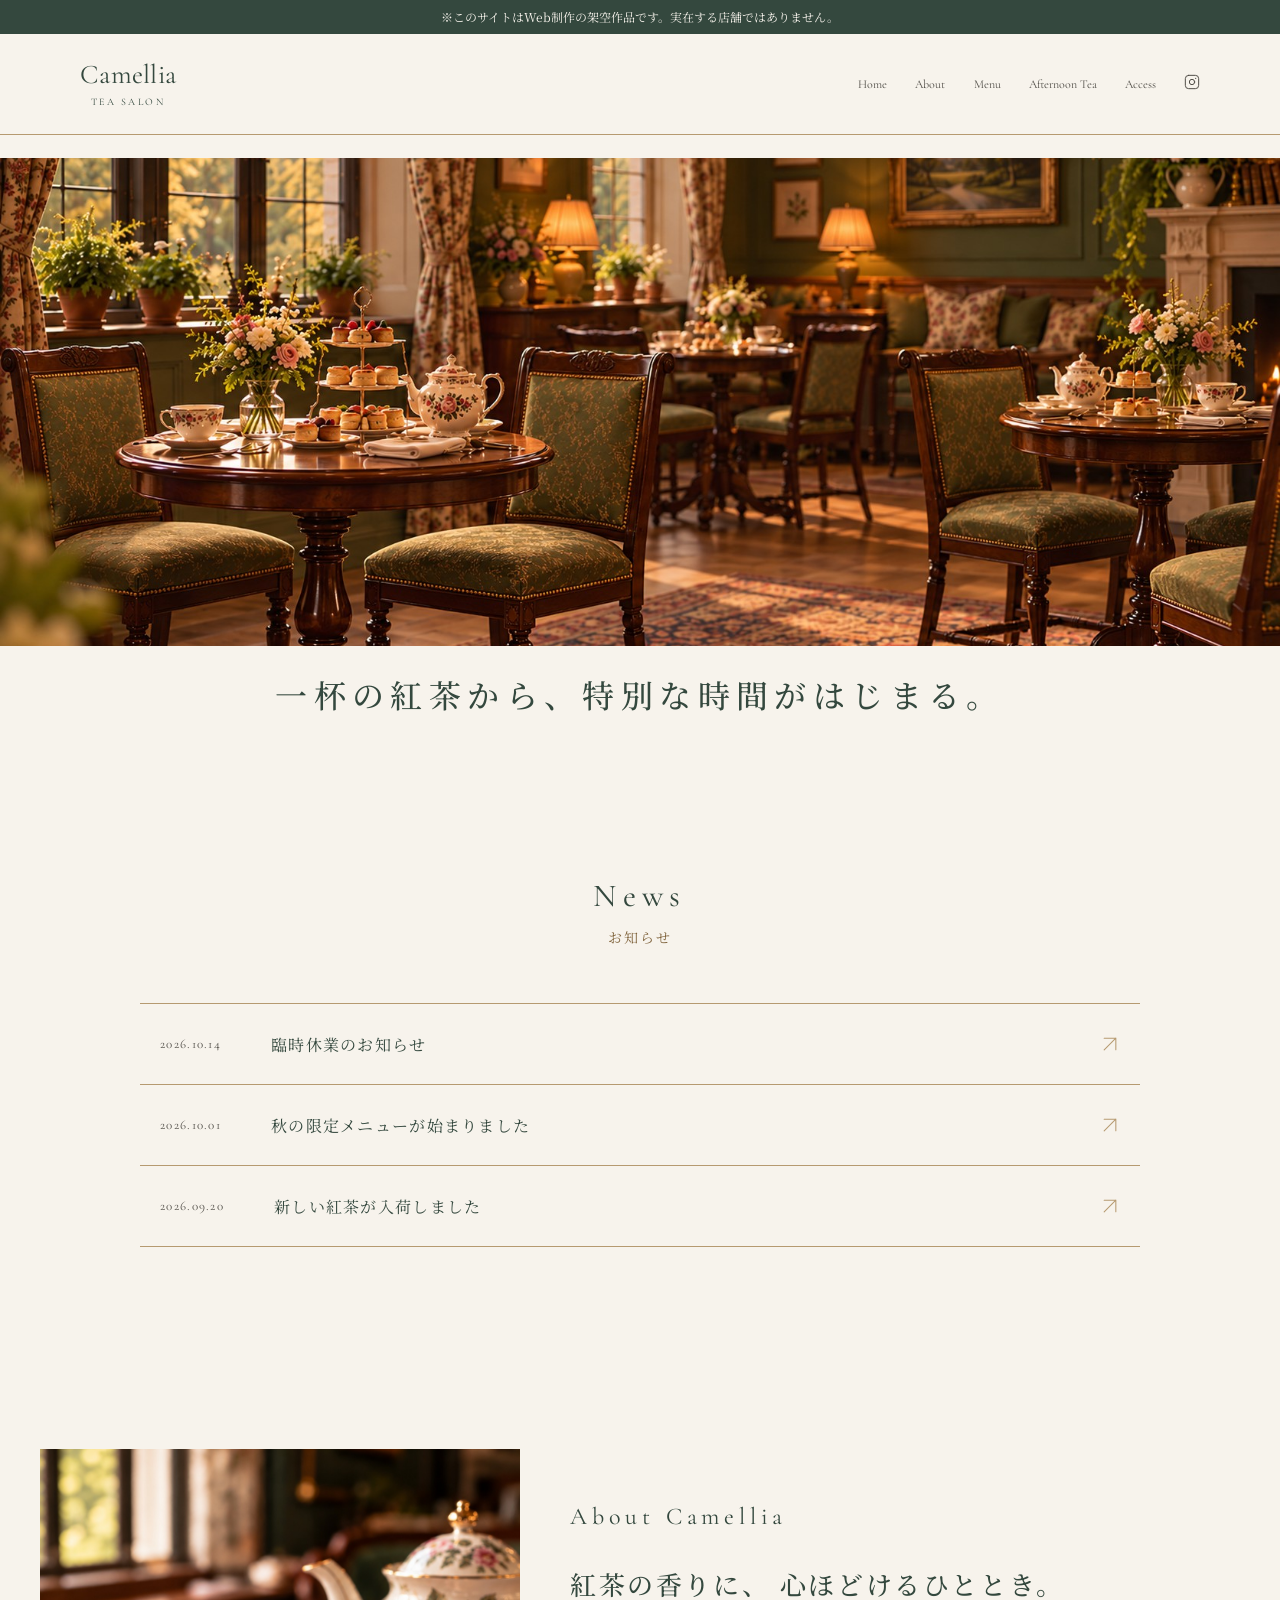
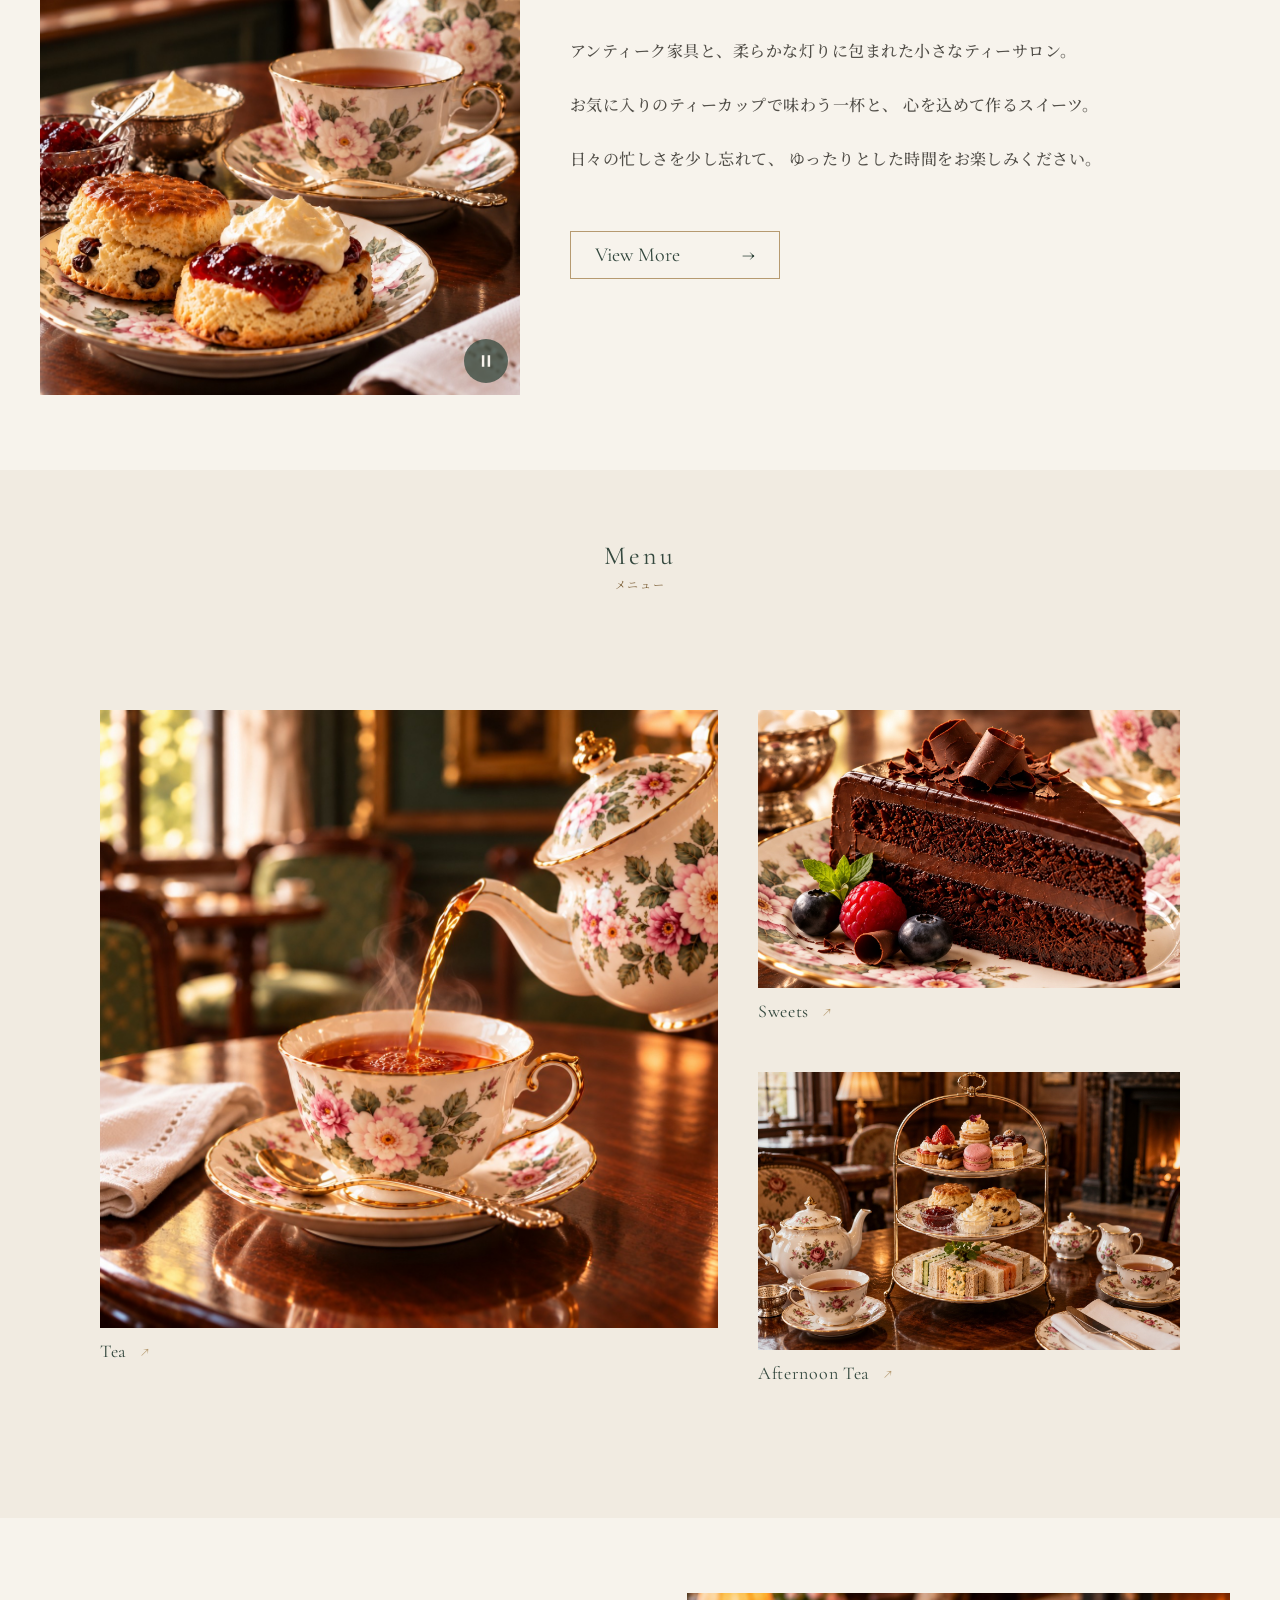
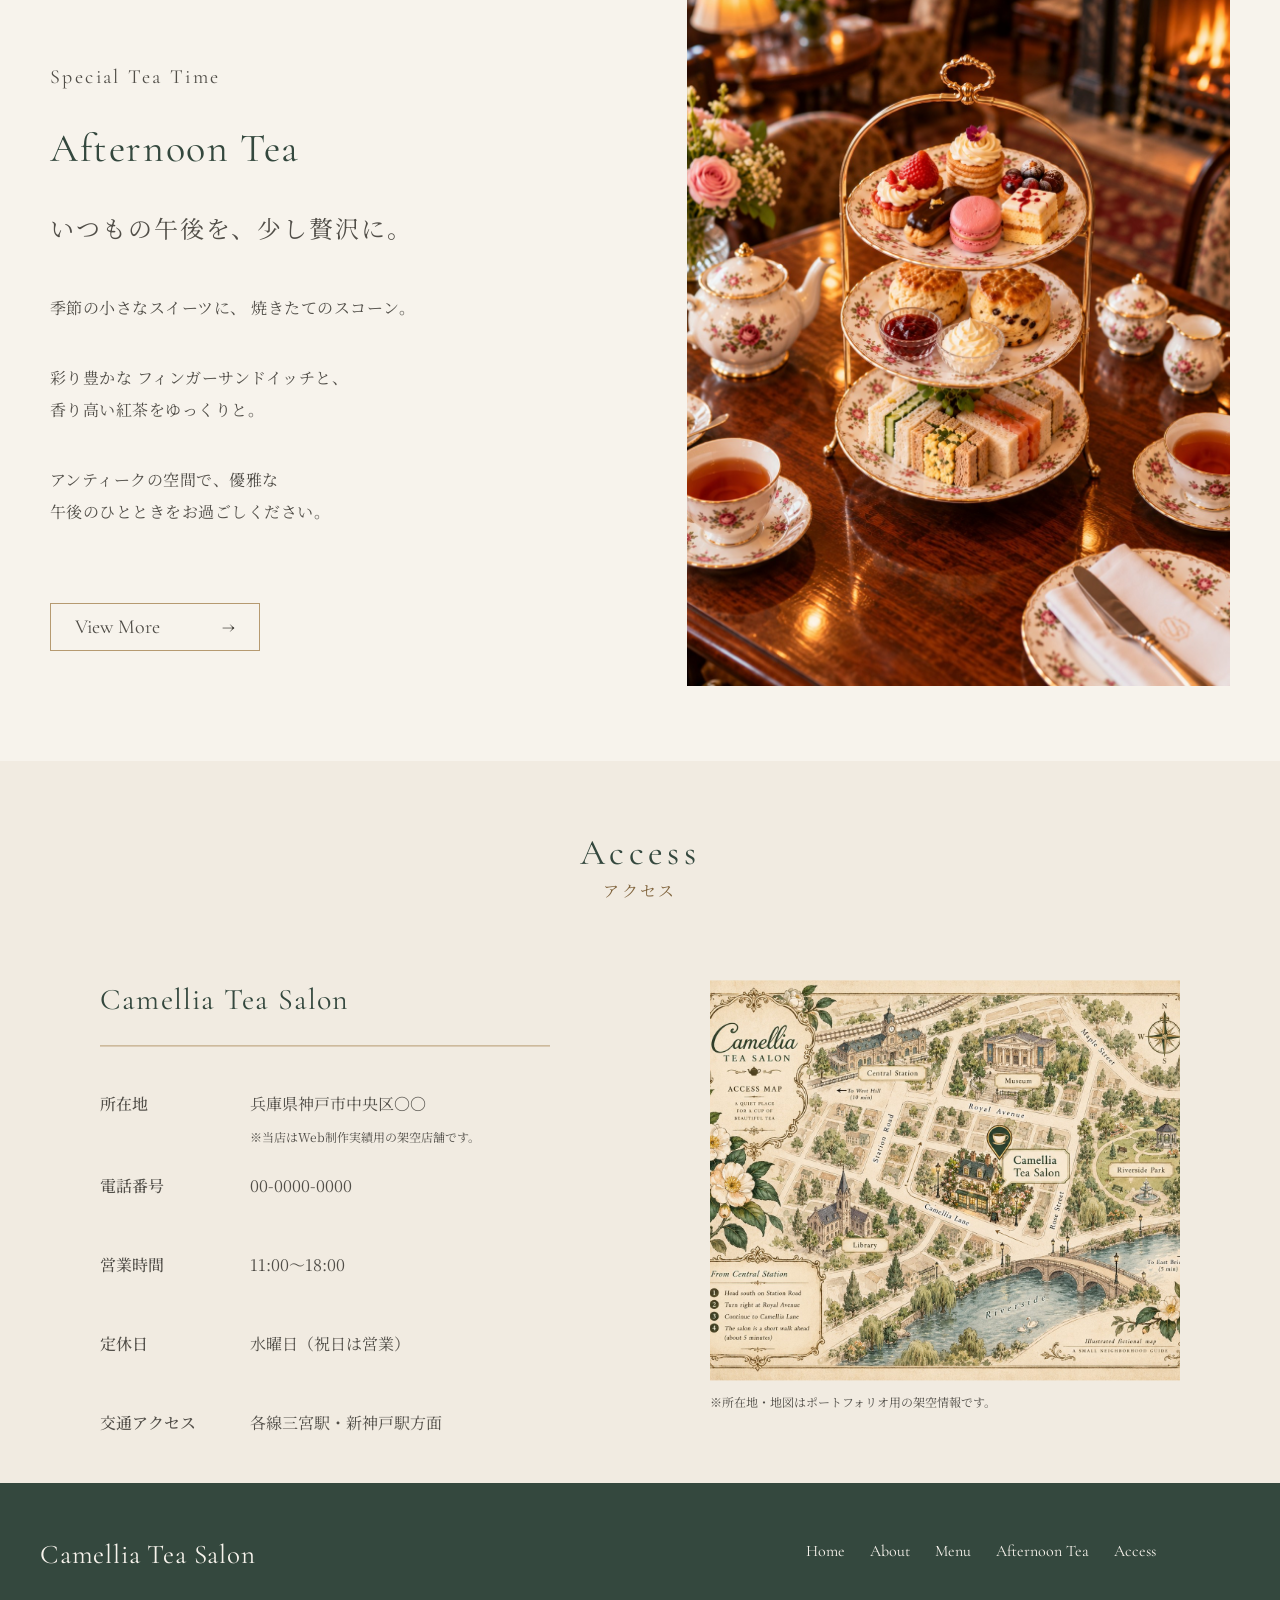
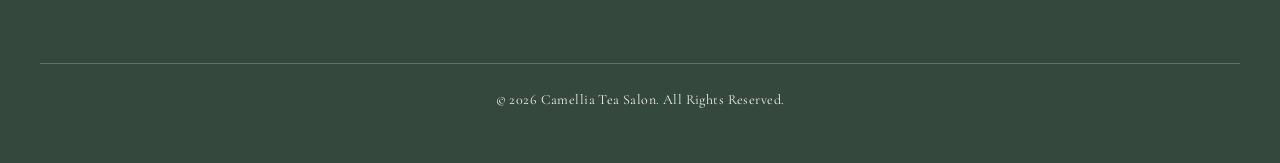
==== commit c7d3e9b6: "Refresh CSS and JS cache versions" ====
--- a/index.html
+++ b/index.html
@@ -17,8 +17,8 @@
       href="https://fonts.googleapis.com/css2?family=Cormorant+Garamond:wght@400;500;600&family=Noto+Serif+JP:wght@400;500;600&display=swap"
       rel="stylesheet"
     />
-    <link rel="stylesheet" href="css/style.css" />
-    <script src="js/script.js" defer></script>
+    <link rel="stylesheet" href="css/style.css?v=20261026-2" />
+    <script src="js/script.js?v=20261026-2" defer></script>
   </head>
   <body>
     <p class="site-notice">※このサイトはWeb制作の架空作品です。<br class="site-notice__mobile-br" />実在する店舗ではありません。</p>
--- a/css/style.css
+++ b/css/style.css
@@ -2003,12 +2003,26 @@
     scroll-behavior: auto;
   }
 }
+/* 右下の固定ボタン用に、小さな操作要素の右側へ余白を確保する。 */
+.footer__top,
+.about-page__gallery-controls {
+  padding-right: calc(84px + env(safe-area-inset-right));
+}
+
+@media (max-width: 768px) {
+  .footer__top,
+  .about-page__gallery-controls {
+    padding-right: calc(48px + env(safe-area-inset-right));
+  }
+  .about__slideshow-toggle {
+    right: calc(60px + env(safe-area-inset-right));
+  }
+}
 .back-to-top {
   --back-to-top-gap: 24px;
   position: fixed;
-  translate: 0 var(--back-to-top-avoid-y, 0px);
   right: max(var(--back-to-top-gap), env(safe-area-inset-right));
-  bottom: max(var(--back-to-top-bottom, var(--back-to-top-gap)), env(safe-area-inset-bottom));
+  bottom: max(var(--back-to-top-gap), env(safe-area-inset-bottom));
   z-index: 90;
   display: grid;
   place-items: center;
@@ -2067,27 +2081,6 @@
   scroll-behavior: auto;
 }
 
-@media (width < 1101px) {
-  body:has(.menu-page) .back-to-top {
-    right: max(8px, env(safe-area-inset-right));
-    top: max(20px, env(safe-area-inset-top));
-    bottom: auto;
-    opacity: 0;
-    visibility: hidden;
-    pointer-events: none;
-    transition: opacity 0.2s ease, visibility 0.2s, transform 0.25s ease, filter 0.25s ease;
-  }
-  body:has(.menu-page) .back-to-top.is-visible {
-    opacity: 1;
-    visibility: visible;
-    pointer-events: auto;
-  }
-}
-@media (width < 1101px) and (prefers-reduced-motion: reduce) {
-  body:has(.menu-page) .back-to-top {
-    transition: none;
-  }
-}
 .menu-page {
   width: calc(100% - 80px);
   max-width: 1080px;
